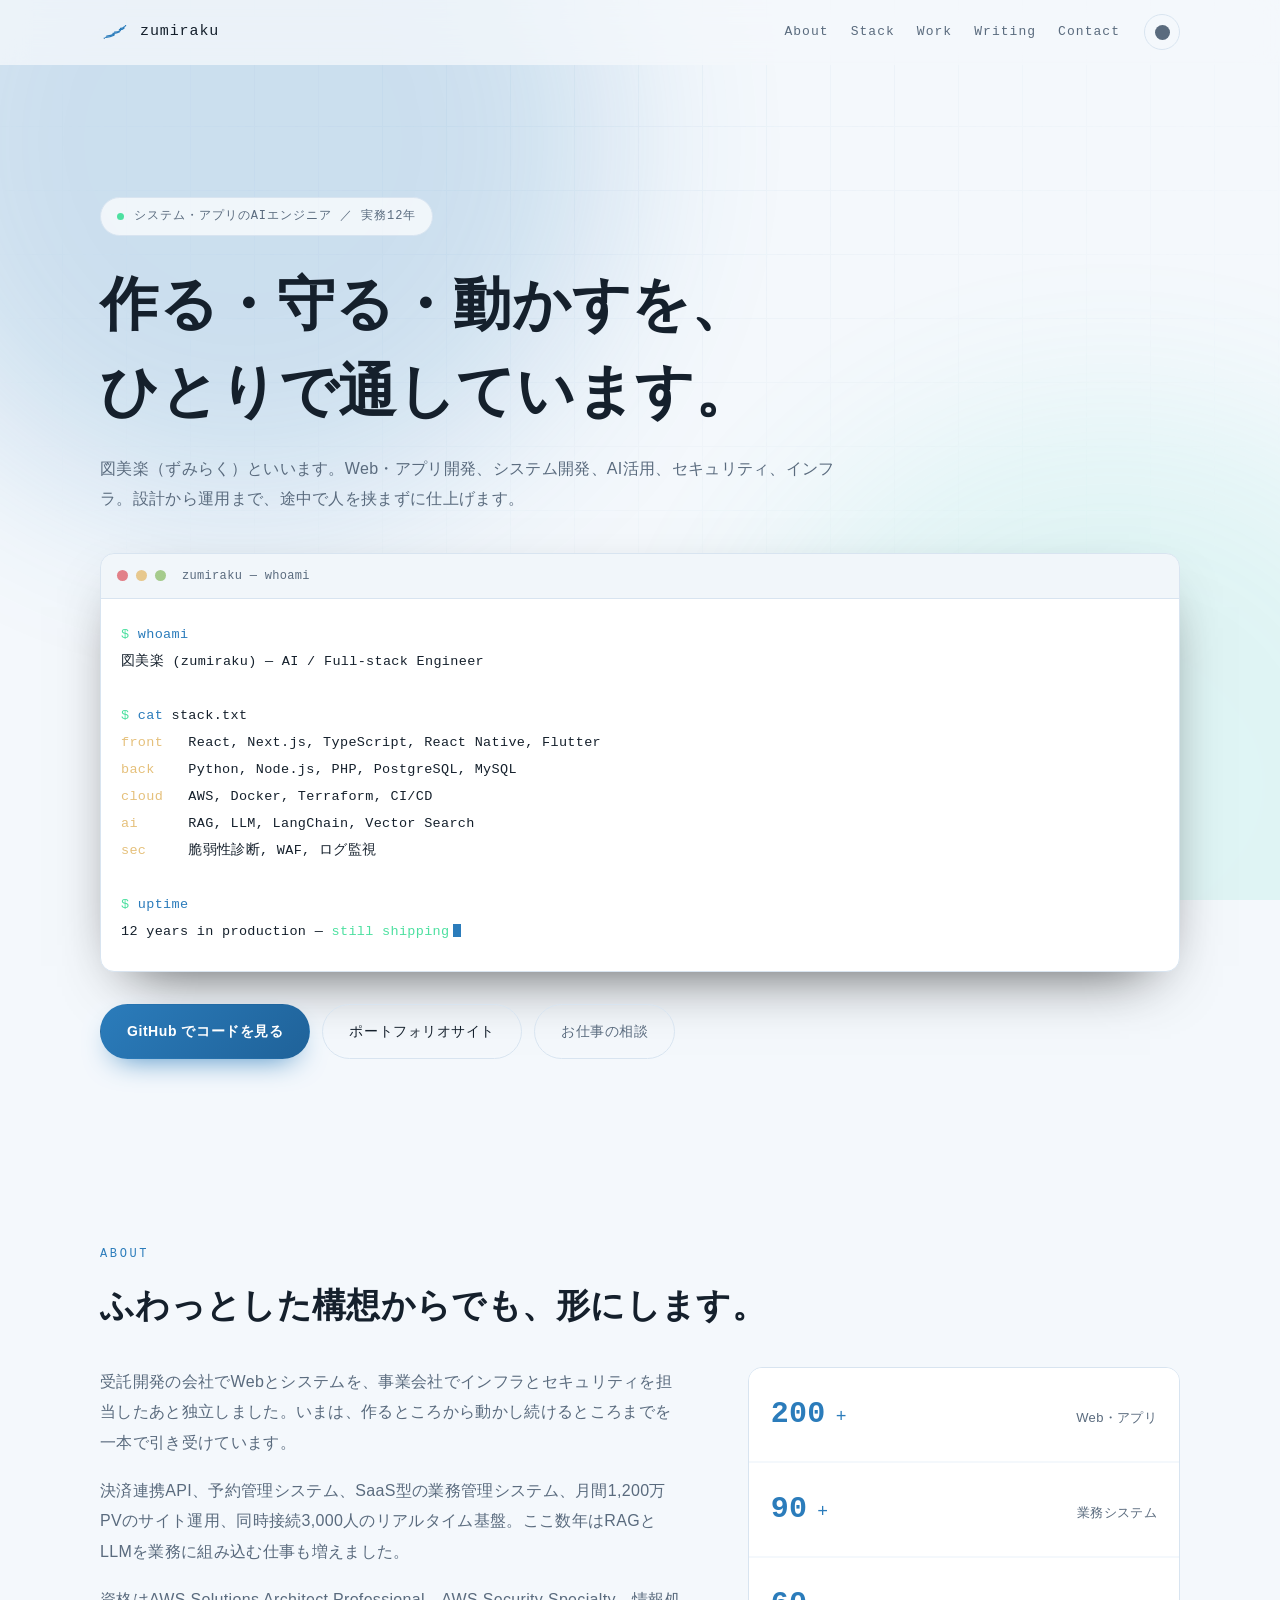
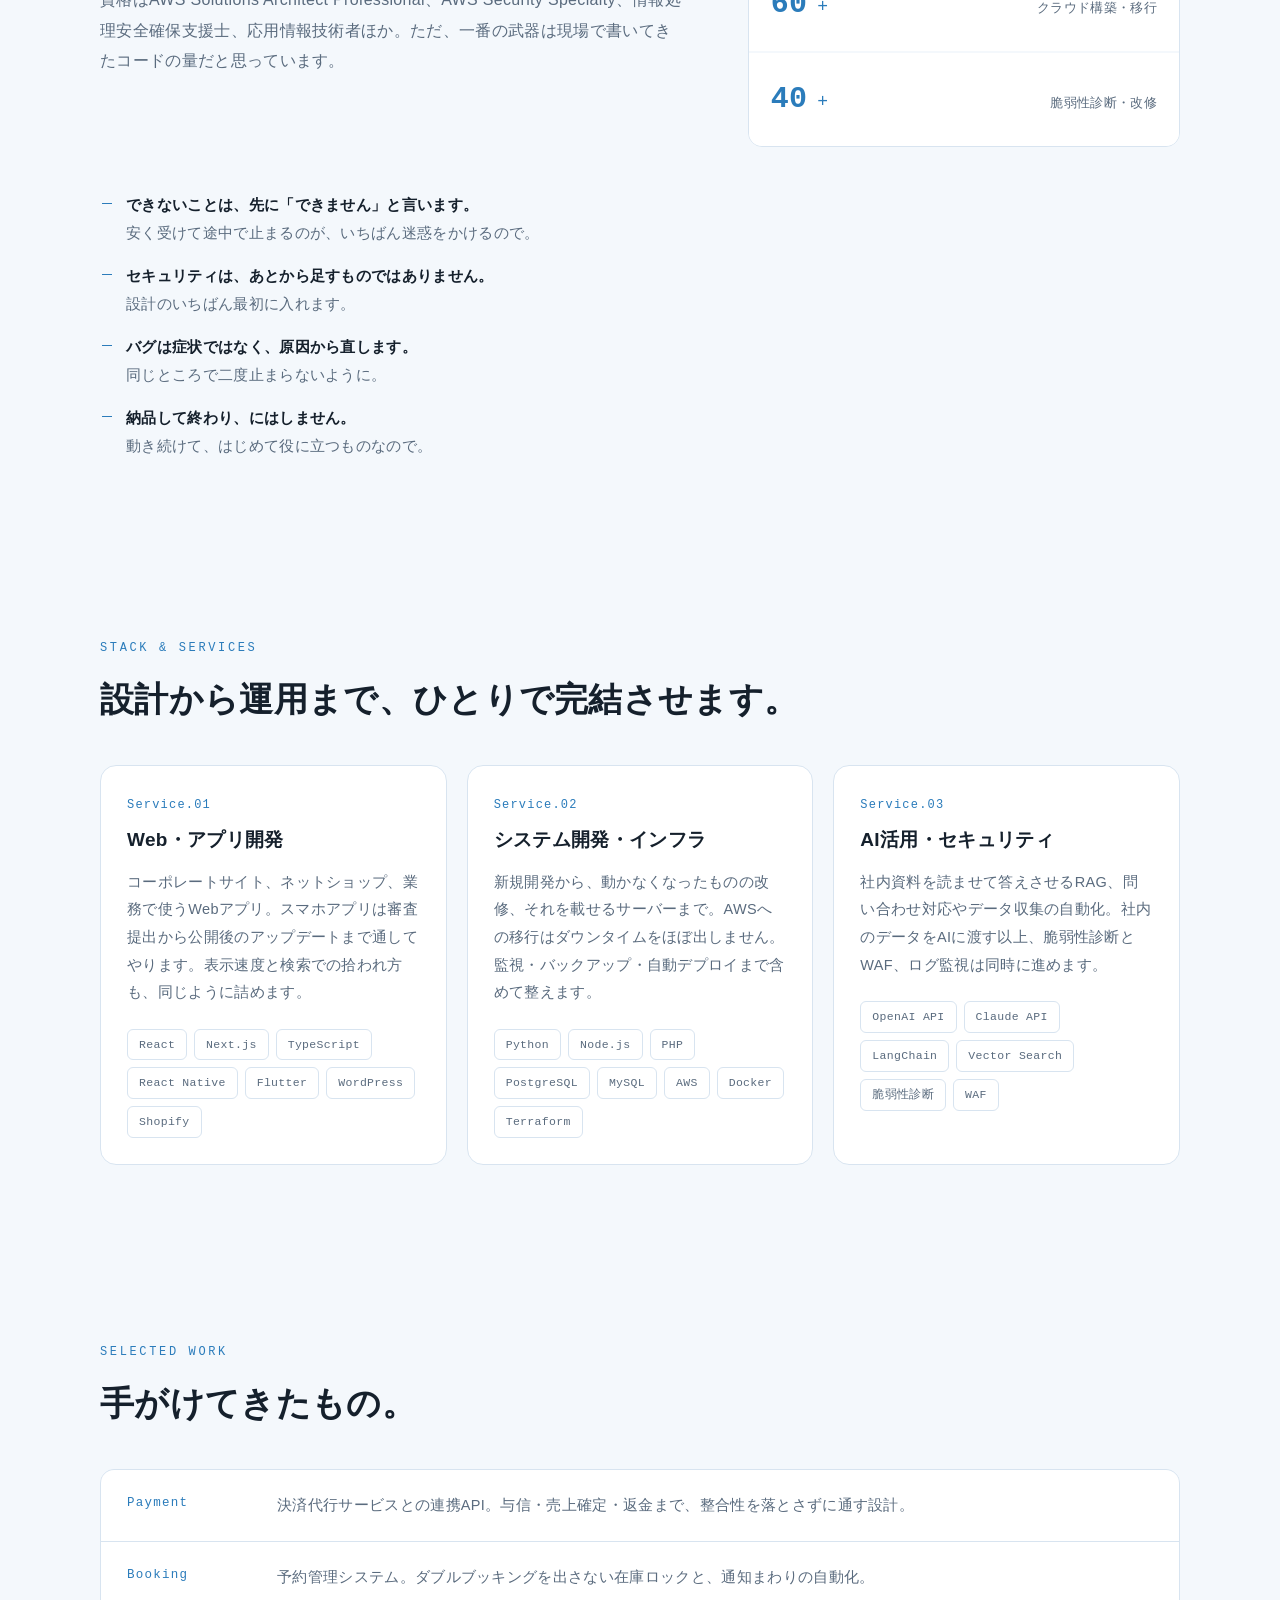
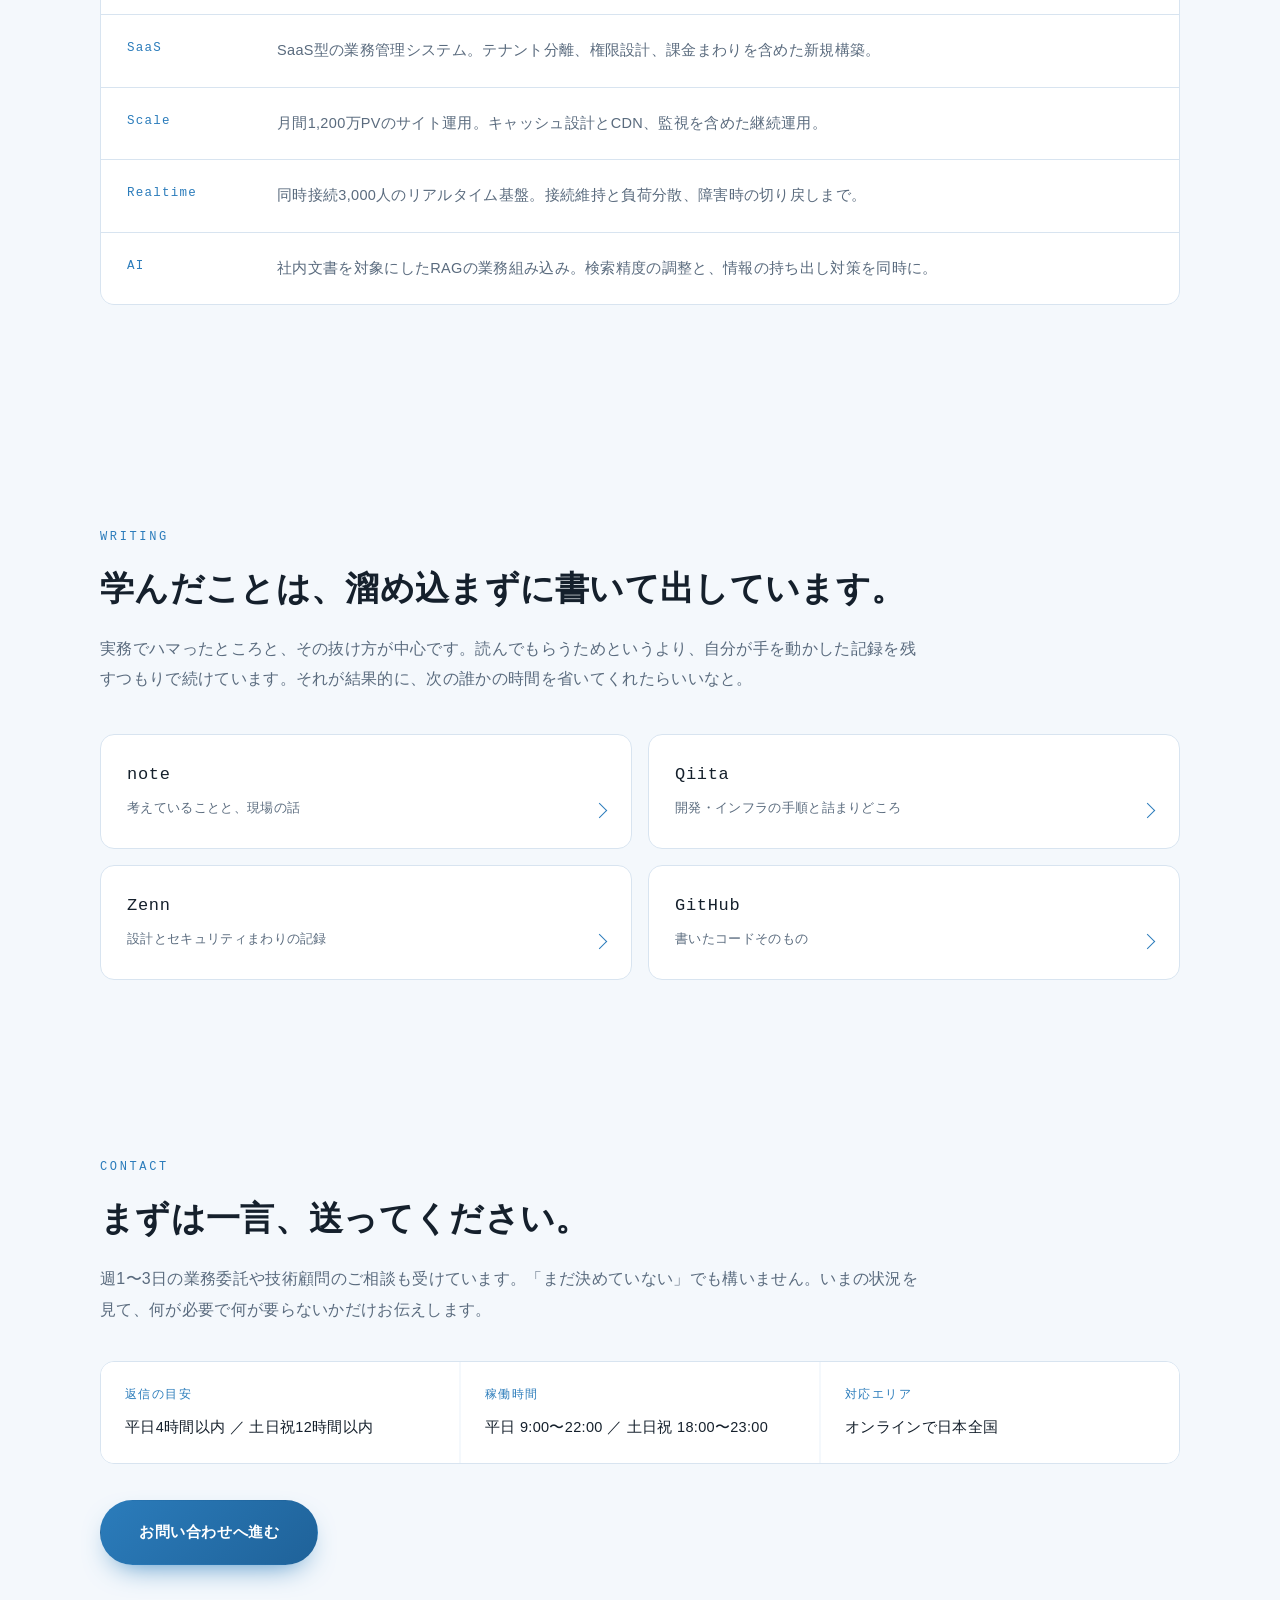
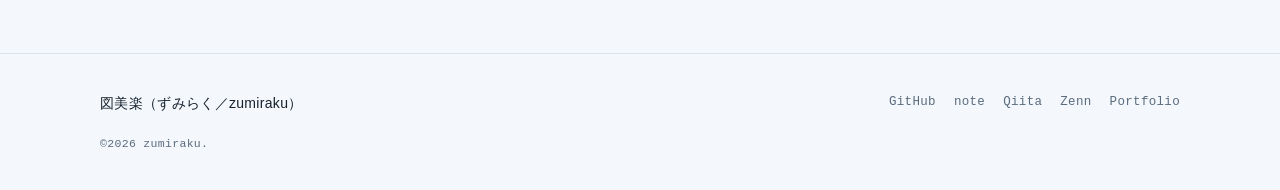
==== index.html @ ffe578d2 "個人サイトを作る ビルド不要の1枚もの。フレームワークも外部フォントも使わず、 配色の切り替え、出現アニメーション、件数のカウントアップだけを素のJSで。 OGP画像と404、robots、sitem" ====
<!doctype html>
<html lang="ja" data-theme="dark">
<head>
<meta charset="utf-8">
<meta name="viewport" content="width=device-width, initial-scale=1">
<title>図美楽（zumiraku）｜システム・アプリのAIエンジニア</title>
<meta name="description" content="Web・アプリ開発、システム開発、AI活用、セキュリティ、インフラ。設計から運用までひとりで通すAIエンジニア、図美楽（ずみらく）の開発者向けプロフィールです。実務12年。">
<link rel="canonical" href="https://zumiraku.github.io/">
<meta property="og:type" content="website">
<meta property="og:url" content="https://zumiraku.github.io/">
<meta property="og:title" content="図美楽（zumiraku）｜システム・アプリのAIエンジニア">
<meta property="og:description" content="作る・守る・動かすを、ひとりで通しています。実務12年のAIエンジニア。">
<meta property="og:image" content="https://zumiraku.github.io/assets/ogp.png">
<meta property="og:locale" content="ja_JP">
<meta name="twitter:card" content="summary_large_image">
<meta name="theme-color" content="#0b1016">
<link rel="icon" href="assets/favicon.svg" type="image/svg+xml">
<link rel="stylesheet" href="assets/style.css">
<script type="application/ld+json">
{"@context":"https://schema.org","@type":"Person","name":"図美楽","alternateName":"zumiraku","url":"https://zumiraku.github.io/","jobTitle":"AIエンジニア","description":"Web・アプリ開発、システム開発、AI活用、セキュリティ、インフラを設計から運用まで担当するエンジニア。実務12年。","knowsAbout":["React","Next.js","TypeScript","React Native","Flutter","Python","Node.js","AWS","Docker","Terraform","RAG","LLM","脆弱性診断"],"sameAs":["https://github.com/zumiraku","https://note.com/zumiraku","https://qiita.com/zumiraku","https://zenn.dev/zumiraku"]}
</script>
</head>
<body>
<a class="skip" href="#main">本文へスキップ</a>

<div class="bg" aria-hidden="true"><span class="bg__grid"></span><span class="bg__glow bg__glow--a"></span><span class="bg__glow bg__glow--b"></span></div>

<header class="head">
  <a class="head__mark" href="#top" aria-label="ページ先頭へ">
    <svg viewBox="0 0 512 512" aria-hidden="true"><g transform="translate(256,256) scale(0.315) rotate(-16) translate(-893,-300)"><g fill="none" stroke="currentColor" stroke-width="64" stroke-linecap="round"><path d="M326,437 Q558.5,507.5 791,456"/><path d="M397,391 Q612.0,443.5 827,402"/><path d="M765,339 Q952.5,401.0 1140,359"/><path d="M867,295 Q1032.5,346.5 1198,300"/><path d="M1157,240 Q1287.0,288.0 1417,236"/><path d="M1228,196 Q1345.5,228.5 1463,167"/></g><circle cx="246" cy="460" r="40" fill="currentColor"/><circle cx="1536" cy="130" r="40" fill="currentColor"/></g></svg>
    <span>zumiraku</span>
  </a>
  <nav class="head__nav" aria-label="セクション">
    <a href="#about">About</a>
    <a href="#stack">Stack</a>
    <a href="#work">Work</a>
    <a href="#writing">Writing</a>
    <a href="#contact">Contact</a>
  </nav>
  <button type="button" class="head__theme" id="themeBtn" aria-label="配色を切り替える"><span class="head__theme-i" aria-hidden="true"></span></button>
</header>

<main id="main">

  <section class="hero" id="top">
    <div class="wrap hero__in">
      <p class="hero__eyebrow"><span class="dot" aria-hidden="true"></span>システム・アプリのAIエンジニア ／ 実務12年</p>
      <h1 class="hero__ttl">作る・守る・動かすを、<br>ひとりで通しています。</h1>
      <p class="hero__lead">図美楽（ずみらく）といいます。Web・アプリ開発、システム開発、AI活用、セキュリティ、インフラ。設計から運用まで、途中で人を挟まずに仕上げます。</p>

      <div class="term" role="group" aria-label="プロフィール要約">
        <div class="term__bar"><span></span><span></span><span></span><p>zumiraku — whoami</p></div>
        <pre class="term__body"><code><span class="c-p">$</span> <span class="c-c">whoami</span>
図美楽 (zumiraku) — AI / Full-stack Engineer

<span class="c-p">$</span> <span class="c-c">cat</span> stack.txt
<span class="c-k">front</span>   React, Next.js, TypeScript, React Native, Flutter
<span class="c-k">back</span>    Python, Node.js, PHP, PostgreSQL, MySQL
<span class="c-k">cloud</span>   AWS, Docker, Terraform, CI/CD
<span class="c-k">ai</span>      RAG, LLM, LangChain, Vector Search
<span class="c-k">sec</span>     脆弱性診断, WAF, ログ監視

<span class="c-p">$</span> <span class="c-c">uptime</span>
12 years in production — <span class="c-s">still shipping</span><span class="cur" aria-hidden="true"></span></code></pre>
      </div>

      <div class="hero__btns">
        <a class="btn btn--main" href="https://github.com/zumiraku" target="_blank" rel="noopener">GitHub でコードを見る</a>
        <a class="btn" href="https://blacknyaa-site.vercel.app/" target="_blank" rel="noopener">ポートフォリオサイト</a>
        <a class="btn btn--ghost" href="#contact">お仕事の相談</a>
      </div>
    </div>
  </section>

  <section class="sec" id="about">
    <div class="wrap">
      <p class="sec__label">About</p>
      <h2 class="sec__ttl">ふわっとした構想からでも、形にします。</h2>
      <div class="about">
        <div class="about__txt">
          <p>受託開発の会社でWebとシステムを、事業会社でインフラとセキュリティを担当したあと独立しました。いまは、作るところから動かし続けるところまでを一本で引き受けています。</p>
          <p>決済連携API、予約管理システム、SaaS型の業務管理システム、月間1,200万PVのサイト運用、同時接続3,000人のリアルタイム基盤。ここ数年はRAGとLLMを業務に組み込む仕事も増えました。</p>
          <p>資格はAWS Solutions Architect Professional、AWS Security Specialty、情報処理安全確保支援士、応用情報技術者ほか。ただ、一番の武器は現場で書いてきたコードの量だと思っています。</p>
        </div>
        <ul class="nums" aria-label="これまでの実績">
          <li><span class="nums__n" data-count="200">0</span><span class="nums__p">+</span><span class="nums__l">Web・アプリ</span></li>
          <li><span class="nums__n" data-count="90">0</span><span class="nums__p">+</span><span class="nums__l">業務システム</span></li>
          <li><span class="nums__n" data-count="60">0</span><span class="nums__p">+</span><span class="nums__l">クラウド構築・移行</span></li>
          <li><span class="nums__n" data-count="40">0</span><span class="nums__p">+</span><span class="nums__l">脆弱性診断・改修</span></li>
        </ul>
      </div>
      <ul class="rules">
        <li><b>できないことは、先に「できません」と言います。</b>安く受けて途中で止まるのが、いちばん迷惑をかけるので。</li>
        <li><b>セキュリティは、あとから足すものではありません。</b>設計のいちばん最初に入れます。</li>
        <li><b>バグは症状ではなく、原因から直します。</b>同じところで二度止まらないように。</li>
        <li><b>納品して終わり、にはしません。</b>動き続けて、はじめて役に立つものなので。</li>
      </ul>
    </div>
  </section>

  <section class="sec" id="stack">
    <div class="wrap">
      <p class="sec__label">Stack &amp; Services</p>
      <h2 class="sec__ttl">設計から運用まで、ひとりで完結させます。</h2>
      <div class="cards">
        <article class="card">
          <p class="card__no">Service.01</p>
          <h3 class="card__ttl">Web・アプリ開発</h3>
          <p class="card__txt">コーポレートサイト、ネットショップ、業務で使うWebアプリ。スマホアプリは審査提出から公開後のアップデートまで通してやります。表示速度と検索での拾われ方も、同じように詰めます。</p>
          <ul class="tags"><li>React</li><li>Next.js</li><li>TypeScript</li><li>React Native</li><li>Flutter</li><li>WordPress</li><li>Shopify</li></ul>
        </article>
        <article class="card">
          <p class="card__no">Service.02</p>
          <h3 class="card__ttl">システム開発・インフラ</h3>
          <p class="card__txt">新規開発から、動かなくなったものの改修、それを載せるサーバーまで。AWSへの移行はダウンタイムをほぼ出しません。監視・バックアップ・自動デプロイまで含めて整えます。</p>
          <ul class="tags"><li>Python</li><li>Node.js</li><li>PHP</li><li>PostgreSQL</li><li>MySQL</li><li>AWS</li><li>Docker</li><li>Terraform</li></ul>
        </article>
        <article class="card">
          <p class="card__no">Service.03</p>
          <h3 class="card__ttl">AI活用・セキュリティ</h3>
          <p class="card__txt">社内資料を読ませて答えさせるRAG、問い合わせ対応やデータ収集の自動化。社内のデータをAIに渡す以上、脆弱性診断とWAF、ログ監視は同時に進めます。</p>
          <ul class="tags"><li>OpenAI API</li><li>Claude API</li><li>LangChain</li><li>Vector Search</li><li>脆弱性診断</li><li>WAF</li></ul>
        </article>
      </div>
    </div>
  </section>

  <section class="sec" id="work">
    <div class="wrap">
      <p class="sec__label">Selected Work</p>
      <h2 class="sec__ttl">手がけてきたもの。</h2>
      <ul class="work">
        <li><span class="work__k">Payment</span><p>決済代行サービスとの連携API。与信・売上確定・返金まで、整合性を落とさずに通す設計。</p></li>
        <li><span class="work__k">Booking</span><p>予約管理システム。ダブルブッキングを出さない在庫ロックと、通知まわりの自動化。</p></li>
        <li><span class="work__k">SaaS</span><p>SaaS型の業務管理システム。テナント分離、権限設計、課金まわりを含めた新規構築。</p></li>
        <li><span class="work__k">Scale</span><p>月間1,200万PVのサイト運用。キャッシュ設計とCDN、監視を含めた継続運用。</p></li>
        <li><span class="work__k">Realtime</span><p>同時接続3,000人のリアルタイム基盤。接続維持と負荷分散、障害時の切り戻しまで。</p></li>
        <li><span class="work__k">AI</span><p>社内文書を対象にしたRAGの業務組み込み。検索精度の調整と、情報の持ち出し対策を同時に。</p></li>
      </ul>
      <p class="note">※ 守秘のため、案件名とスクリーンショットは伏せています。コードの書き方は <a href="https://github.com/zumiraku" target="_blank" rel="noopener">GitHub</a> を、動くものは <a href="https://blacknyaa-site.vercel.app/" target="_blank" rel="noopener">ポートフォリオサイト</a> をご覧ください。</p>
    </div>
  </section>

  <section class="sec" id="writing">
    <div class="wrap">
      <p class="sec__label">Writing</p>
      <h2 class="sec__ttl">学んだことは、溜め込まずに書いて出しています。</h2>
      <p class="sec__lead">実務でハマったところと、その抜け方が中心です。読んでもらうためというより、自分が手を動かした記録を残すつもりで続けています。それが結果的に、次の誰かの時間を省いてくれたらいいなと。</p>
      <div class="links">
        <a class="link" href="https://note.com/zumiraku" target="_blank" rel="noopener"><span class="link__n">note</span><span class="link__t">考えていることと、現場の話</span><span class="link__a" aria-hidden="true"></span></a>
        <a class="link" href="https://qiita.com/zumiraku" target="_blank" rel="noopener"><span class="link__n">Qiita</span><span class="link__t">開発・インフラの手順と詰まりどころ</span><span class="link__a" aria-hidden="true"></span></a>
        <a class="link" href="https://zenn.dev/zumiraku" target="_blank" rel="noopener"><span class="link__n">Zenn</span><span class="link__t">設計とセキュリティまわりの記録</span><span class="link__a" aria-hidden="true"></span></a>
        <a class="link" href="https://github.com/zumiraku" target="_blank" rel="noopener"><span class="link__n">GitHub</span><span class="link__t">書いたコードそのもの</span><span class="link__a" aria-hidden="true"></span></a>
      </div>
    </div>
  </section>

  <section class="sec sec--cta" id="contact">
    <div class="wrap">
      <p class="sec__label">Contact</p>
      <h2 class="sec__ttl">まずは一言、送ってください。</h2>
      <p class="sec__lead">週1〜3日の業務委託や技術顧問のご相談も受けています。「まだ決めていない」でも構いません。いまの状況を見て、何が必要で何が要らないかだけお伝えします。</p>
      <dl class="facts">
        <div><dt>返信の目安</dt><dd>平日4時間以内 ／ 土日祝12時間以内</dd></div>
        <div><dt>稼働時間</dt><dd>平日 9:00〜22:00 ／ 土日祝 18:00〜23:00</dd></div>
        <div><dt>対応エリア</dt><dd>オンラインで日本全国</dd></div>
      </dl>
      <a class="btn btn--main btn--lg" href="https://blacknyaa-site.vercel.app/contact/" target="_blank" rel="noopener">お問い合わせへ進む</a>
    </div>
  </section>

</main>

<footer class="foot">
  <div class="wrap foot__in">
    <p class="foot__name">図美楽（ずみらく／zumiraku）</p>
    <nav class="foot__nav" aria-label="外部リンク">
      <a href="https://github.com/zumiraku" target="_blank" rel="noopener">GitHub</a>
      <a href="https://note.com/zumiraku" target="_blank" rel="noopener">note</a>
      <a href="https://qiita.com/zumiraku" target="_blank" rel="noopener">Qiita</a>
      <a href="https://zenn.dev/zumiraku" target="_blank" rel="noopener">Zenn</a>
      <a href="https://blacknyaa-site.vercel.app/" target="_blank" rel="noopener">Portfolio</a>
    </nav>
    <p class="foot__c">&copy;2026 zumiraku.</p>
  </div>
</footer>

<script src="assets/app.js" defer></script>
</body>
</html>
---- assets/style.css ----
:root {
  --bg: #0b1016;
  --bg-2: #111923;
  --line: #1e2b3a;
  --txt: #dde6f0;
  --txt-dim: #8da0b6;
  --accent: #64afdd;
  --accent-2: #3d8fc4;
  --mono: ui-monospace, SFMono-Regular, Menlo, Consolas, "Noto Sans Mono", monospace;
  --jp: -apple-system, BlinkMacSystemFont, "Hiragino Sans", "Noto Sans JP", "Yu Gothic UI", sans-serif;
  --wrap: 1080px;
  --ease: cubic-bezier(.2, .7, .3, 1);
}

:root[data-theme="light"] {
  --bg: #f4f8fc;
  --bg-2: #ffffff;
  --line: #d8e4f0;
  --txt: #15202c;
  --txt-dim: #5a6b7e;
  --accent: #2b7cbb;
  --accent-2: #1f6299;
}

* { box-sizing: border-box; }

html {
  scroll-behavior: smooth;
  scrollbar-width: none;
}

::-webkit-scrollbar { width: 0; height: 0; }

body {
  margin: 0;
  background: var(--bg);
  color: var(--txt);
  font-family: var(--jp);
  font-size: 16px;
  line-height: 1.9;
  letter-spacing: .02em;
  -webkit-font-smoothing: antialiased;
  overflow-x: hidden;
}

a { color: inherit; }

h1, h2, h3 { line-height: 1.5; margin: 0; font-weight: 700; }

p { margin: 0; }

ul, dl, dd { margin: 0; padding: 0; list-style: none; }

.wrap { width: min(100% - 48px, var(--wrap)); margin-inline: auto; }

.skip {
  position: fixed;
  top: -60px;
  left: 16px;
  z-index: 100;
  padding: 10px 18px;
  border-radius: 0 0 10px 10px;
  background: var(--accent);
  color: #06121d;
  text-decoration: none;
  transition: top .2s var(--ease);
}

.skip:focus { top: 0; }

:focus-visible { outline: 2px solid var(--accent); outline-offset: 3px; }

/* 背景 */
.bg { position: fixed; inset: 0; z-index: -1; overflow: hidden; }

.bg__grid {
  position: absolute;
  inset: -2px;
  background-image:
    linear-gradient(var(--line) 1px, transparent 1px),
    linear-gradient(90deg, var(--line) 1px, transparent 1px);
  background-size: 64px 64px;
  opacity: .35;
  mask-image: radial-gradient(circle at 50% 10%, #000 0%, transparent 72%);
}

.bg__glow {
  position: absolute;
  width: 58vw;
  height: 58vw;
  border-radius: 50%;
  filter: blur(90px);
  opacity: .2;
}

.bg__glow--a { top: -18vw; left: -10vw; background: var(--accent); animation: drift 24s var(--ease) infinite alternate; }
.bg__glow--b { top: 46vh; right: -16vw; background: #4de0c0; opacity: .12; animation: drift 31s var(--ease) infinite alternate-reverse; }

@keyframes drift {
  to { transform: translate3d(6vw, 8vh, 0) scale(1.15); }
}

/* ヘッダー */
.head {
  position: sticky;
  top: 0;
  z-index: 50;
  display: flex;
  align-items: center;
  gap: 24px;
  padding: 14px max(24px, calc((100vw - var(--wrap)) / 2));
  background: color-mix(in srgb, var(--bg) 78%, transparent);
  backdrop-filter: blur(14px);
  border-bottom: 1px solid transparent;
  transition: border-color .3s var(--ease);
}

.head.is-stuck { border-bottom-color: var(--line); }

.head__mark {
  display: inline-flex;
  align-items: center;
  gap: 10px;
  color: var(--accent);
  font-family: var(--mono);
  font-size: 15px;
  letter-spacing: .06em;
  text-decoration: none;
}

.head__mark svg { width: 30px; height: 30px; }
.head__mark span { color: var(--txt); }

.head__nav { display: flex; gap: 22px; margin-left: auto; font-family: var(--mono); font-size: 13px; letter-spacing: .08em; }

.head__nav a {
  position: relative;
  color: var(--txt-dim);
  text-decoration: none;
  transition: color .25s var(--ease);
}

.head__nav a::after {
  content: "";
  position: absolute;
  left: 0;
  bottom: -5px;
  width: 100%;
  height: 1px;
  background: var(--accent);
  transform: scaleX(0);
  transform-origin: left;
  transition: transform .3s var(--ease);
}

.head__nav a:hover, .head__nav a.is-on { color: var(--txt); }
.head__nav a:hover::after, .head__nav a.is-on::after { transform: scaleX(1); }

.head__theme {
  display: grid;
  place-items: center;
  width: 36px;
  height: 36px;
  padding: 0;
  border: 1px solid var(--line);
  border-radius: 50%;
  background: transparent;
  color: var(--txt-dim);
  cursor: pointer;
  transition: color .25s var(--ease), border-color .25s var(--ease);
}

.head__theme:hover { color: var(--accent); border-color: var(--accent); }

.head__theme-i {
  width: 15px;
  height: 15px;
  border-radius: 50%;
  background: currentColor;
  box-shadow: inset -5px -3px 0 0 var(--bg);
  transition: box-shadow .3s var(--ease);
}

:root[data-theme="light"] .head__theme-i { box-shadow: inset 0 0 0 0 var(--bg); }

/* ヒーロー */
.hero { padding: clamp(64px, 11vw, 132px) 0 clamp(56px, 8vw, 96px); }

.hero__eyebrow {
  display: inline-flex;
  align-items: center;
  gap: 10px;
  padding: 7px 16px;
  border: 1px solid var(--line);
  border-radius: 999px;
  background: color-mix(in srgb, var(--bg-2) 70%, transparent);
  color: var(--txt-dim);
  font-family: var(--mono);
  font-size: 12px;
  letter-spacing: .08em;
}

.dot {
  width: 7px;
  height: 7px;
  border-radius: 50%;
  background: #4de0a0;
  box-shadow: 0 0 0 0 rgba(77, 224, 160, .6);
  animation: pulse 2.4s infinite;
}

@keyframes pulse {
  70% { box-shadow: 0 0 0 9px rgba(77, 224, 160, 0); }
  100% { box-shadow: 0 0 0 0 rgba(77, 224, 160, 0); }
}

.hero__ttl {
  margin: 24px 0 0;
  font-size: clamp(30px, 6vw, 58px);
  letter-spacing: .01em;
}

.hero__lead { margin-top: 20px; max-width: 46em; color: var(--txt-dim); }

.hero__btns { display: flex; flex-wrap: wrap; gap: 12px; margin-top: 32px; }

/* ターミナル */
.term {
  margin-top: 38px;
  border: 1px solid var(--line);
  border-radius: 14px;
  background: var(--bg-2);
  box-shadow: 0 24px 60px -30px rgba(0, 0, 0, .8);
  overflow: hidden;
}

.term__bar {
  display: flex;
  align-items: center;
  gap: 8px;
  padding: 11px 16px;
  border-bottom: 1px solid var(--line);
  background: color-mix(in srgb, var(--line) 35%, transparent);
}

.term__bar span { width: 11px; height: 11px; border-radius: 50%; background: var(--txt-dim); opacity: .5; }
.term__bar span:first-child { background: #e06c75; opacity: .85; }
.term__bar span:nth-child(2) { background: #e5c07b; opacity: .85; }
.term__bar span:nth-child(3) { background: #98c379; opacity: .85; }
.term__bar p { margin-left: 8px; color: var(--txt-dim); font-family: var(--mono); font-size: 12px; }

.term__body {
  margin: 0;
  padding: 22px 20px 26px;
  overflow-x: auto;
  color: var(--txt);
  font-family: var(--mono);
  font-size: clamp(12px, 1.6vw, 13.5px);
  line-height: 2;
}

.c-p { color: #4de0a0; }
.c-c { color: var(--accent); }
.c-k { color: #e5c07b; }
.c-s { color: #4de0a0; }

.cur {
  display: inline-block;
  width: 8px;
  height: 1em;
  margin-left: 4px;
  background: var(--accent);
  vertical-align: -2px;
  animation: blink 1.1s steps(1) infinite;
}

@keyframes blink { 50% { opacity: 0; } }

/* ボタン */
.btn {
  display: inline-flex;
  align-items: center;
  gap: 10px;
  padding: 13px 26px;
  border: 1px solid var(--line);
  border-radius: 999px;
  color: var(--txt);
  font-size: 14px;
  letter-spacing: .04em;
  text-decoration: none;
  transition: transform .25s var(--ease), border-color .25s var(--ease), background-color .25s var(--ease);
}

.btn:hover { transform: translateY(-2px); border-color: var(--accent); }

.btn--main {
  border-color: transparent;
  background: linear-gradient(135deg, var(--accent) 0%, var(--accent-2) 100%);
  color: #06121d;
  font-weight: 700;
  box-shadow: 0 12px 30px -14px var(--accent);
}

.btn--main:hover { box-shadow: 0 18px 36px -14px var(--accent); }

:root[data-theme="light"] .btn--main { color: #fff; }
:root[data-theme="light"] .skip { color: #fff; }

.btn--ghost { color: var(--txt-dim); }

.btn--lg { margin-top: 36px; padding: 17px 38px; font-size: 15px; }

/* セクション共通 */
.sec { padding: clamp(56px, 7vw, 88px) 0; }

.sec__label {
  color: var(--accent);
  font-family: var(--mono);
  font-size: 12px;
  letter-spacing: .22em;
  text-transform: uppercase;
}

.sec__ttl { margin-top: 14px; font-size: clamp(23px, 3.6vw, 34px); }

.sec__lead { margin-top: 20px; max-width: 52em; color: var(--txt-dim); }

/* About */
.about { display: grid; grid-template-columns: 1.35fr 1fr; gap: clamp(32px, 5vw, 64px); margin-top: 36px; }

.about__txt p + p { margin-top: 18px; }
.about__txt p { color: var(--txt-dim); }

.nums { display: grid; gap: 2px; align-content: start; border: 1px solid var(--line); border-radius: 14px; overflow: hidden; }

.nums li {
  display: grid;
  grid-template-columns: auto auto 1fr;
  align-items: baseline;
  gap: 2px 10px;
  padding: 18px 22px;
  background: var(--bg-2);
}

.nums__n { font-family: var(--mono); font-size: 30px; font-weight: 700; color: var(--accent); font-variant-numeric: tabular-nums; }
.nums__p { font-family: var(--mono); font-size: 18px; color: var(--accent); }
.nums__l { color: var(--txt-dim); font-size: 13px; text-align: right; }

.rules { display: grid; gap: 14px; margin-top: 44px; }

.rules li {
  position: relative;
  padding-left: 26px;
  color: var(--txt-dim);
  font-size: 15px;
}

.rules b { display: block; color: var(--txt); font-weight: 700; }

.rules li::before {
  content: "";
  position: absolute;
  left: 2px;
  top: .82em;
  width: 10px;
  height: 1px;
  background: var(--accent);
}

/* カード */
.cards { display: grid; grid-template-columns: repeat(3, 1fr); gap: 20px; margin-top: 40px; }

.card {
  display: flex;
  flex-direction: column;
  padding: 28px 26px 26px;
  border: 1px solid var(--line);
  border-radius: 16px;
  background: var(--bg-2);
  transition: transform .3s var(--ease), border-color .3s var(--ease);
}

.card:hover { transform: translateY(-4px); border-color: var(--accent); }

.card__no { color: var(--accent); font-family: var(--mono); font-size: 12px; letter-spacing: .1em; }
.card__ttl { margin-top: 10px; font-size: 19px; }
.card__txt { margin-top: 14px; color: var(--txt-dim); font-size: 14.5px; }

.tags { display: flex; flex-wrap: wrap; gap: 7px; margin-top: 22px; }

.tags li {
  padding: 4px 11px;
  border: 1px solid var(--line);
  border-radius: 6px;
  color: var(--txt-dim);
  font-family: var(--mono);
  font-size: 11.5px;
}

/* Work */
.work { display: grid; gap: 1px; margin-top: 40px; border: 1px solid var(--line); border-radius: 14px; overflow: hidden; background: var(--line); }

.work li {
  display: grid;
  grid-template-columns: 130px 1fr;
  gap: 20px;
  padding: 22px 26px;
  background: var(--bg-2);
  transition: background-color .25s var(--ease);
}

.work li:hover { background: color-mix(in srgb, var(--accent) 7%, var(--bg-2)); }

.work__k { color: var(--accent); font-family: var(--mono); font-size: 12.5px; letter-spacing: .1em; }
.work p { color: var(--txt-dim); font-size: 14.5px; }

.note { margin-top: 20px; color: var(--txt-dim); font-size: 13px; }
.note a { color: var(--accent); }

/* リンク */
.links { display: grid; grid-template-columns: repeat(2, 1fr); gap: 16px; margin-top: 40px; }

.link {
  display: grid;
  grid-template-columns: 1fr auto;
  align-items: center;
  gap: 4px 16px;
  padding: 24px 26px;
  border: 1px solid var(--line);
  border-radius: 14px;
  background: var(--bg-2);
  text-decoration: none;
  transition: transform .3s var(--ease), border-color .3s var(--ease);
}

.link:hover { transform: translateY(-3px); border-color: var(--accent); }

.link__n { font-family: var(--mono); font-size: 17px; letter-spacing: .04em; }
.link__t { grid-column: 1; color: var(--txt-dim); font-size: 13px; }

.link__a {
  grid-row: span 2;
  width: 11px;
  height: 11px;
  border-top: 1.5px solid var(--accent);
  border-right: 1.5px solid var(--accent);
  transform: rotate(45deg);
  transition: transform .3s var(--ease);
}

.link:hover .link__a { transform: rotate(45deg) translate(3px, -3px); }

/* Contact */
.sec--cta { position: relative; }

.facts { display: grid; grid-template-columns: repeat(3, 1fr); gap: 2px; margin-top: 36px; border: 1px solid var(--line); border-radius: 14px; overflow: hidden; }

.facts > div { padding: 22px 24px; background: var(--bg-2); }
.facts dt { color: var(--accent); font-family: var(--mono); font-size: 11.5px; letter-spacing: .12em; }
.facts dd { margin-top: 8px; font-size: 14.5px; }

/* フッター */
.foot { border-top: 1px solid var(--line); padding: 36px 0; }

.foot__in { display: flex; flex-wrap: wrap; align-items: center; gap: 16px 28px; }

.foot__name { font-size: 14px; }
.foot__nav { display: flex; flex-wrap: wrap; gap: 18px; margin-left: auto; font-family: var(--mono); font-size: 12.5px; }
.foot__nav a { color: var(--txt-dim); text-decoration: none; transition: color .25s var(--ease); }
.foot__nav a:hover { color: var(--accent); }
.foot__c { width: 100%; color: var(--txt-dim); font-family: var(--mono); font-size: 11.5px; }

/* 出現 */
.rv { opacity: 0; transform: translateY(18px); transition: opacity .7s var(--ease), transform .7s var(--ease); }
.rv.is-in { opacity: 1; transform: none; }

@media (max-width: 900px) {
  .about { grid-template-columns: 1fr; }
  .cards { grid-template-columns: 1fr; }
  .facts { grid-template-columns: 1fr; }
}

@media (max-width: 680px) {
  body { font-size: 15px; }
  .wrap { width: calc(100% - 32px); }
  .head { gap: 12px; padding-inline: 16px; }
  .head__nav { display: none; }
  .links { grid-template-columns: 1fr; }
  .work li { grid-template-columns: 1fr; gap: 6px; }
  .nums li { padding: 15px 18px; }
  .nums__n { font-size: 25px; }
  .btn { padding: 12px 20px; font-size: 13.5px; }
}

@media (prefers-reduced-motion: reduce) {
  html { scroll-behavior: auto; }
  *, *::before, *::after { animation-duration: .001ms !important; animation-iteration-count: 1 !important; transition-duration: .001ms !important; }
  .rv { opacity: 1; transform: none; }
}
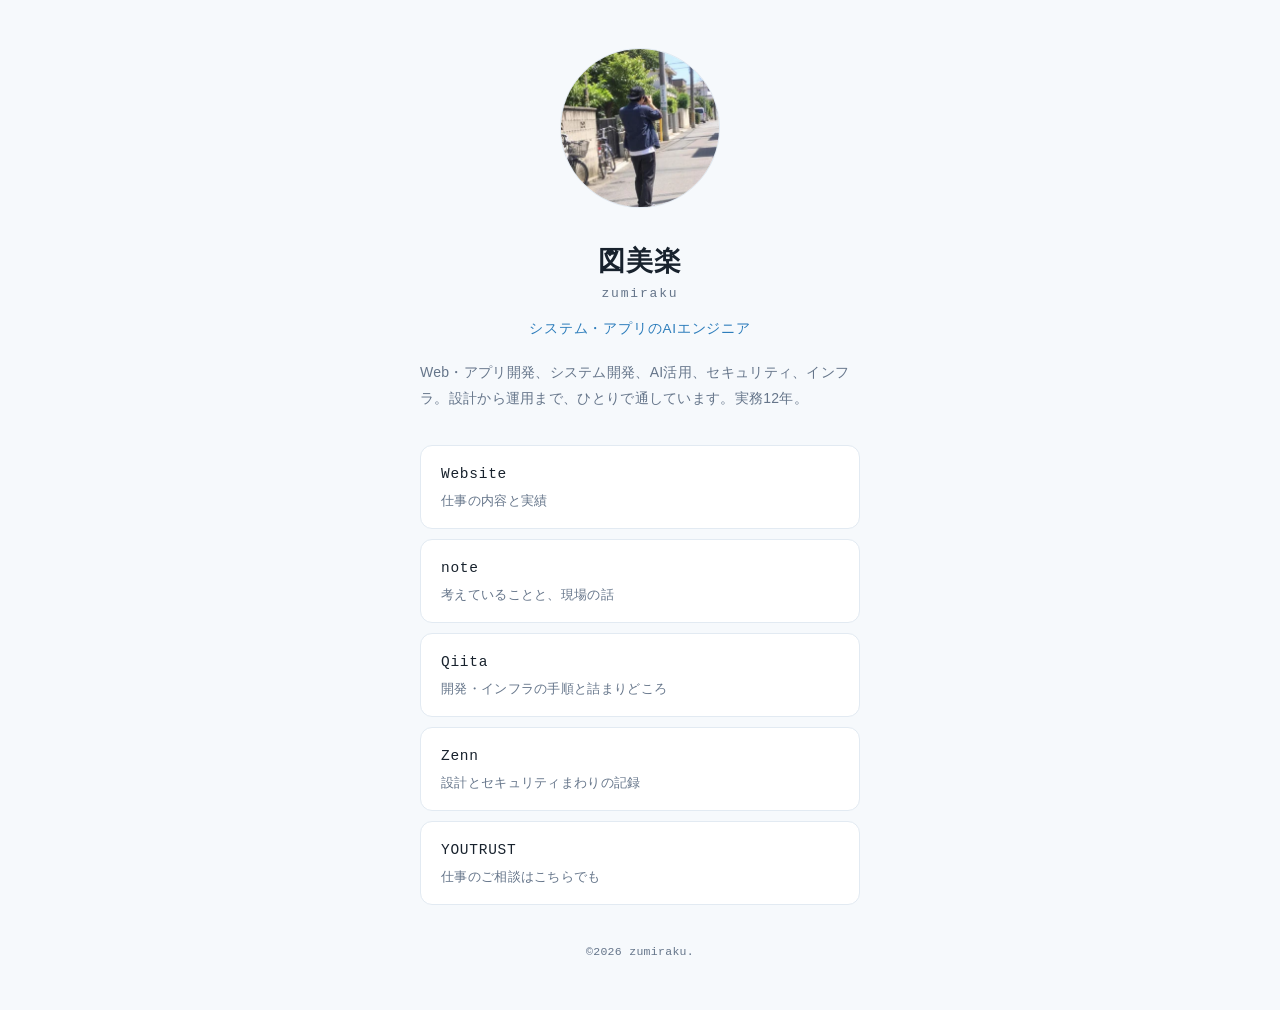
==== commit 2c30d899: "プロフィールだけの1枚に作り直す アバター、短い自己紹介、各サイトへのリンクのみ。 JavaScriptは使わず、HTMLとCSSだけにした。" ====
--- a/index.html
+++ b/index.html
@@ -1,190 +1,58 @@
 <!doctype html>
-<html lang="ja" data-theme="dark">
+<html lang="ja">
 <head>
 <meta charset="utf-8">
 <meta name="viewport" content="width=device-width, initial-scale=1">
-<title>図美楽（zumiraku）｜システム・アプリのAIエンジニア</title>
-<meta name="description" content="Web・アプリ開発、システム開発、AI活用、セキュリティ、インフラ。設計から運用までひとりで通すAIエンジニア、図美楽（ずみらく）の開発者向けプロフィールです。実務12年。">
+<title>図美楽（zumiraku）</title>
+<meta name="description" content="図美楽（ずみらく）。システム・アプリのAIエンジニア。Web・アプリ開発、システム開発、AI活用、セキュリティ、インフラを設計から運用まで。">
 <link rel="canonical" href="https://zumiraku.github.io/">
 <meta property="og:type" content="website">
 <meta property="og:url" content="https://zumiraku.github.io/">
-<meta property="og:title" content="図美楽（zumiraku）｜システム・アプリのAIエンジニア">
-<meta property="og:description" content="作る・守る・動かすを、ひとりで通しています。実務12年のAIエンジニア。">
+<meta property="og:title" content="図美楽（zumiraku）">
+<meta property="og:description" content="システム・アプリのAIエンジニア。作る・守る・動かすを、ひとりで通しています。">
 <meta property="og:image" content="https://zumiraku.github.io/assets/ogp.png">
 <meta property="og:locale" content="ja_JP">
 <meta name="twitter:card" content="summary_large_image">
-<meta name="theme-color" content="#0b1016">
+<meta name="theme-color" content="#0f1419">
 <link rel="icon" href="assets/favicon.svg" type="image/svg+xml">
 <link rel="stylesheet" href="assets/style.css">
 <script type="application/ld+json">
-{"@context":"https://schema.org","@type":"Person","name":"図美楽","alternateName":"zumiraku","url":"https://zumiraku.github.io/","jobTitle":"AIエンジニア","description":"Web・アプリ開発、システム開発、AI活用、セキュリティ、インフラを設計から運用まで担当するエンジニア。実務12年。","knowsAbout":["React","Next.js","TypeScript","React Native","Flutter","Python","Node.js","AWS","Docker","Terraform","RAG","LLM","脆弱性診断"],"sameAs":["https://github.com/zumiraku","https://note.com/zumiraku","https://qiita.com/zumiraku","https://zenn.dev/zumiraku"]}
+{"@context":"https://schema.org","@type":"Person","name":"図美楽","alternateName":"zumiraku","url":"https://zumiraku.github.io/","image":"https://zumiraku.github.io/assets/avatar.webp","jobTitle":"AIエンジニア","sameAs":["https://blacknyaa-site.vercel.app/","https://note.com/zumiraku","https://qiita.com/zumiraku","https://zenn.dev/zumiraku","https://youtrust.jp/users/zumiraku","https://github.com/zumiraku"]}
 </script>
 </head>
 <body>
-<a class="skip" href="#main">本文へスキップ</a>
 
-<div class="bg" aria-hidden="true"><span class="bg__grid"></span><span class="bg__glow bg__glow--a"></span><span class="bg__glow bg__glow--b"></span></div>
+<main class="card">
 
-<header class="head">
-  <a class="head__mark" href="#top" aria-label="ページ先頭へ">
-    <svg viewBox="0 0 512 512" aria-hidden="true"><g transform="translate(256,256) scale(0.315) rotate(-16) translate(-893,-300)"><g fill="none" stroke="currentColor" stroke-width="64" stroke-linecap="round"><path d="M326,437 Q558.5,507.5 791,456"/><path d="M397,391 Q612.0,443.5 827,402"/><path d="M765,339 Q952.5,401.0 1140,359"/><path d="M867,295 Q1032.5,346.5 1198,300"/><path d="M1157,240 Q1287.0,288.0 1417,236"/><path d="M1228,196 Q1345.5,228.5 1463,167"/></g><circle cx="246" cy="460" r="40" fill="currentColor"/><circle cx="1536" cy="130" r="40" fill="currentColor"/></g></svg>
-    <span>zumiraku</span>
-  </a>
-  <nav class="head__nav" aria-label="セクション">
-    <a href="#about">About</a>
-    <a href="#stack">Stack</a>
-    <a href="#work">Work</a>
-    <a href="#writing">Writing</a>
-    <a href="#contact">Contact</a>
+  <img class="avatar" src="assets/avatar.webp" width="160" height="160" alt="図美楽のプロフィール画像" fetchpriority="high">
+
+  <h1 class="name">図美楽<span class="name__en">zumiraku</span></h1>
+
+  <p class="role">システム・アプリのAIエンジニア</p>
+
+  <p class="bio">Web・アプリ開発、システム開発、AI活用、セキュリティ、インフラ。設計から運用まで、ひとりで通しています。実務12年。</p>
+
+  <nav class="links" aria-label="リンク">
+    <a href="https://blacknyaa-site.vercel.app/" target="_blank" rel="noopener">
+      <span class="links__n">Website</span><span class="links__t">仕事の内容と実績</span>
+    </a>
+    <a href="https://note.com/zumiraku" target="_blank" rel="noopener">
+      <span class="links__n">note</span><span class="links__t">考えていることと、現場の話</span>
+    </a>
+    <a href="https://qiita.com/zumiraku" target="_blank" rel="noopener">
+      <span class="links__n">Qiita</span><span class="links__t">開発・インフラの手順と詰まりどころ</span>
+    </a>
+    <a href="https://zenn.dev/zumiraku" target="_blank" rel="noopener">
+      <span class="links__n">Zenn</span><span class="links__t">設計とセキュリティまわりの記録</span>
+    </a>
+    <a href="https://youtrust.jp/users/zumiraku" target="_blank" rel="noopener">
+      <span class="links__n">YOUTRUST</span><span class="links__t">仕事のご相談はこちらでも</span>
+    </a>
   </nav>
-  <button type="button" class="head__theme" id="themeBtn" aria-label="配色を切り替える"><span class="head__theme-i" aria-hidden="true"></span></button>
-</header>
 
-<main id="main">
-
-  <section class="hero" id="top">
-    <div class="wrap hero__in">
-      <p class="hero__eyebrow"><span class="dot" aria-hidden="true"></span>システム・アプリのAIエンジニア ／ 実務12年</p>
-      <h1 class="hero__ttl">作る・守る・動かすを、<br>ひとりで通しています。</h1>
-      <p class="hero__lead">図美楽（ずみらく）といいます。Web・アプリ開発、システム開発、AI活用、セキュリティ、インフラ。設計から運用まで、途中で人を挟まずに仕上げます。</p>
-
-      <div class="term" role="group" aria-label="プロフィール要約">
-        <div class="term__bar"><span></span><span></span><span></span><p>zumiraku — whoami</p></div>
-        <pre class="term__body"><code><span class="c-p">$</span> <span class="c-c">whoami</span>
-図美楽 (zumiraku) — AI / Full-stack Engineer
-
-<span class="c-p">$</span> <span class="c-c">cat</span> stack.txt
-<span class="c-k">front</span>   React, Next.js, TypeScript, React Native, Flutter
-<span class="c-k">back</span>    Python, Node.js, PHP, PostgreSQL, MySQL
-<span class="c-k">cloud</span>   AWS, Docker, Terraform, CI/CD
-<span class="c-k">ai</span>      RAG, LLM, LangChain, Vector Search
-<span class="c-k">sec</span>     脆弱性診断, WAF, ログ監視
-
-<span class="c-p">$</span> <span class="c-c">uptime</span>
-12 years in production — <span class="c-s">still shipping</span><span class="cur" aria-hidden="true"></span></code></pre>
-      </div>
-
-      <div class="hero__btns">
-        <a class="btn btn--main" href="https://github.com/zumiraku" target="_blank" rel="noopener">GitHub でコードを見る</a>
-        <a class="btn" href="https://blacknyaa-site.vercel.app/" target="_blank" rel="noopener">ポートフォリオサイト</a>
-        <a class="btn btn--ghost" href="#contact">お仕事の相談</a>
-      </div>
-    </div>
-  </section>
-
-  <section class="sec" id="about">
-    <div class="wrap">
-      <p class="sec__label">About</p>
-      <h2 class="sec__ttl">ふわっとした構想からでも、形にします。</h2>
-      <div class="about">
-        <div class="about__txt">
-          <p>受託開発の会社でWebとシステムを、事業会社でインフラとセキュリティを担当したあと独立しました。いまは、作るところから動かし続けるところまでを一本で引き受けています。</p>
-          <p>決済連携API、予約管理システム、SaaS型の業務管理システム、月間1,200万PVのサイト運用、同時接続3,000人のリアルタイム基盤。ここ数年はRAGとLLMを業務に組み込む仕事も増えました。</p>
-          <p>資格はAWS Solutions Architect Professional、AWS Security Specialty、情報処理安全確保支援士、応用情報技術者ほか。ただ、一番の武器は現場で書いてきたコードの量だと思っています。</p>
-        </div>
-        <ul class="nums" aria-label="これまでの実績">
-          <li><span class="nums__n" data-count="200">0</span><span class="nums__p">+</span><span class="nums__l">Web・アプリ</span></li>
-          <li><span class="nums__n" data-count="90">0</span><span class="nums__p">+</span><span class="nums__l">業務システム</span></li>
-          <li><span class="nums__n" data-count="60">0</span><span class="nums__p">+</span><span class="nums__l">クラウド構築・移行</span></li>
-          <li><span class="nums__n" data-count="40">0</span><span class="nums__p">+</span><span class="nums__l">脆弱性診断・改修</span></li>
-        </ul>
-      </div>
-      <ul class="rules">
-        <li><b>できないことは、先に「できません」と言います。</b>安く受けて途中で止まるのが、いちばん迷惑をかけるので。</li>
-        <li><b>セキュリティは、あとから足すものではありません。</b>設計のいちばん最初に入れます。</li>
-        <li><b>バグは症状ではなく、原因から直します。</b>同じところで二度止まらないように。</li>
-        <li><b>納品して終わり、にはしません。</b>動き続けて、はじめて役に立つものなので。</li>
-      </ul>
-    </div>
-  </section>
-
-  <section class="sec" id="stack">
-    <div class="wrap">
-      <p class="sec__label">Stack &amp; Services</p>
-      <h2 class="sec__ttl">設計から運用まで、ひとりで完結させます。</h2>
-      <div class="cards">
-        <article class="card">
-          <p class="card__no">Service.01</p>
-          <h3 class="card__ttl">Web・アプリ開発</h3>
-          <p class="card__txt">コーポレートサイト、ネットショップ、業務で使うWebアプリ。スマホアプリは審査提出から公開後のアップデートまで通してやります。表示速度と検索での拾われ方も、同じように詰めます。</p>
-          <ul class="tags"><li>React</li><li>Next.js</li><li>TypeScript</li><li>React Native</li><li>Flutter</li><li>WordPress</li><li>Shopify</li></ul>
-        </article>
-        <article class="card">
-          <p class="card__no">Service.02</p>
-          <h3 class="card__ttl">システム開発・インフラ</h3>
-          <p class="card__txt">新規開発から、動かなくなったものの改修、それを載せるサーバーまで。AWSへの移行はダウンタイムをほぼ出しません。監視・バックアップ・自動デプロイまで含めて整えます。</p>
-          <ul class="tags"><li>Python</li><li>Node.js</li><li>PHP</li><li>PostgreSQL</li><li>MySQL</li><li>AWS</li><li>Docker</li><li>Terraform</li></ul>
-        </article>
-        <article class="card">
-          <p class="card__no">Service.03</p>
-          <h3 class="card__ttl">AI活用・セキュリティ</h3>
-          <p class="card__txt">社内資料を読ませて答えさせるRAG、問い合わせ対応やデータ収集の自動化。社内のデータをAIに渡す以上、脆弱性診断とWAF、ログ監視は同時に進めます。</p>
-          <ul class="tags"><li>OpenAI API</li><li>Claude API</li><li>LangChain</li><li>Vector Search</li><li>脆弱性診断</li><li>WAF</li></ul>
-        </article>
-      </div>
-    </div>
-  </section>
-
-  <section class="sec" id="work">
-    <div class="wrap">
-      <p class="sec__label">Selected Work</p>
-      <h2 class="sec__ttl">手がけてきたもの。</h2>
-      <ul class="work">
-        <li><span class="work__k">Payment</span><p>決済代行サービスとの連携API。与信・売上確定・返金まで、整合性を落とさずに通す設計。</p></li>
-        <li><span class="work__k">Booking</span><p>予約管理システム。ダブルブッキングを出さない在庫ロックと、通知まわりの自動化。</p></li>
-        <li><span class="work__k">SaaS</span><p>SaaS型の業務管理システム。テナント分離、権限設計、課金まわりを含めた新規構築。</p></li>
-        <li><span class="work__k">Scale</span><p>月間1,200万PVのサイト運用。キャッシュ設計とCDN、監視を含めた継続運用。</p></li>
-        <li><span class="work__k">Realtime</span><p>同時接続3,000人のリアルタイム基盤。接続維持と負荷分散、障害時の切り戻しまで。</p></li>
-        <li><span class="work__k">AI</span><p>社内文書を対象にしたRAGの業務組み込み。検索精度の調整と、情報の持ち出し対策を同時に。</p></li>
-      </ul>
-      <p class="note">※ 守秘のため、案件名とスクリーンショットは伏せています。コードの書き方は <a href="https://github.com/zumiraku" target="_blank" rel="noopener">GitHub</a> を、動くものは <a href="https://blacknyaa-site.vercel.app/" target="_blank" rel="noopener">ポートフォリオサイト</a> をご覧ください。</p>
-    </div>
-  </section>
-
-  <section class="sec" id="writing">
-    <div class="wrap">
-      <p class="sec__label">Writing</p>
-      <h2 class="sec__ttl">学んだことは、溜め込まずに書いて出しています。</h2>
-      <p class="sec__lead">実務でハマったところと、その抜け方が中心です。読んでもらうためというより、自分が手を動かした記録を残すつもりで続けています。それが結果的に、次の誰かの時間を省いてくれたらいいなと。</p>
-      <div class="links">
-        <a class="link" href="https://note.com/zumiraku" target="_blank" rel="noopener"><span class="link__n">note</span><span class="link__t">考えていることと、現場の話</span><span class="link__a" aria-hidden="true"></span></a>
-        <a class="link" href="https://qiita.com/zumiraku" target="_blank" rel="noopener"><span class="link__n">Qiita</span><span class="link__t">開発・インフラの手順と詰まりどころ</span><span class="link__a" aria-hidden="true"></span></a>
-        <a class="link" href="https://zenn.dev/zumiraku" target="_blank" rel="noopener"><span class="link__n">Zenn</span><span class="link__t">設計とセキュリティまわりの記録</span><span class="link__a" aria-hidden="true"></span></a>
-        <a class="link" href="https://github.com/zumiraku" target="_blank" rel="noopener"><span class="link__n">GitHub</span><span class="link__t">書いたコードそのもの</span><span class="link__a" aria-hidden="true"></span></a>
-      </div>
-    </div>
-  </section>
-
-  <section class="sec sec--cta" id="contact">
-    <div class="wrap">
-      <p class="sec__label">Contact</p>
-      <h2 class="sec__ttl">まずは一言、送ってください。</h2>
-      <p class="sec__lead">週1〜3日の業務委託や技術顧問のご相談も受けています。「まだ決めていない」でも構いません。いまの状況を見て、何が必要で何が要らないかだけお伝えします。</p>
-      <dl class="facts">
-        <div><dt>返信の目安</dt><dd>平日4時間以内 ／ 土日祝12時間以内</dd></div>
-        <div><dt>稼働時間</dt><dd>平日 9:00〜22:00 ／ 土日祝 18:00〜23:00</dd></div>
-        <div><dt>対応エリア</dt><dd>オンラインで日本全国</dd></div>
-      </dl>
-      <a class="btn btn--main btn--lg" href="https://blacknyaa-site.vercel.app/contact/" target="_blank" rel="noopener">お問い合わせへ進む</a>
-    </div>
-  </section>
+  <p class="foot">&copy;2026 zumiraku.</p>
 
 </main>
 
-<footer class="foot">
-  <div class="wrap foot__in">
-    <p class="foot__name">図美楽（ずみらく／zumiraku）</p>
-    <nav class="foot__nav" aria-label="外部リンク">
-      <a href="https://github.com/zumiraku" target="_blank" rel="noopener">GitHub</a>
-      <a href="https://note.com/zumiraku" target="_blank" rel="noopener">note</a>
-      <a href="https://qiita.com/zumiraku" target="_blank" rel="noopener">Qiita</a>
-      <a href="https://zenn.dev/zumiraku" target="_blank" rel="noopener">Zenn</a>
-      <a href="https://blacknyaa-site.vercel.app/" target="_blank" rel="noopener">Portfolio</a>
-    </nav>
-    <p class="foot__c">&copy;2026 zumiraku.</p>
-  </div>
-</footer>
-
-<script src="assets/app.js" defer></script>
 </body>
 </html>
--- a/assets/style.css
+++ b/assets/style.css
@@ -1,499 +1,102 @@
 :root {
-  --bg: #0b1016;
-  --bg-2: #111923;
-  --line: #1e2b3a;
-  --txt: #dde6f0;
-  --txt-dim: #8da0b6;
+  --bg: #0f1419;
+  --panel: #161d25;
+  --line: #242f3b;
+  --txt: #e3e9f0;
+  --dim: #8b9bad;
   --accent: #64afdd;
-  --accent-2: #3d8fc4;
-  --mono: ui-monospace, SFMono-Regular, Menlo, Consolas, "Noto Sans Mono", monospace;
-  --jp: -apple-system, BlinkMacSystemFont, "Hiragino Sans", "Noto Sans JP", "Yu Gothic UI", sans-serif;
-  --wrap: 1080px;
-  --ease: cubic-bezier(.2, .7, .3, 1);
 }
 
-:root[data-theme="light"] {
-  --bg: #f4f8fc;
-  --bg-2: #ffffff;
-  --line: #d8e4f0;
-  --txt: #15202c;
-  --txt-dim: #5a6b7e;
-  --accent: #2b7cbb;
-  --accent-2: #1f6299;
+@media (prefers-color-scheme: light) {
+  :root {
+    --bg: #f6f9fc;
+    --panel: #ffffff;
+    --line: #e2eaf2;
+    --txt: #18222d;
+    --dim: #65758a;
+    --accent: #2b7cbb;
+  }
 }
 
 * { box-sizing: border-box; }
 
-html {
-  scroll-behavior: smooth;
-  scrollbar-width: none;
+body {
+  margin: 0;
+  min-height: 100svh;
+  display: grid;
+  place-items: center;
+  padding: 48px 20px;
+  background: var(--bg);
+  color: var(--txt);
+  font-family: -apple-system, BlinkMacSystemFont, "Hiragino Sans", "Noto Sans JP", "Yu Gothic UI", sans-serif;
+  font-size: 15px;
+  line-height: 1.85;
+  letter-spacing: .02em;
+  -webkit-font-smoothing: antialiased;
 }
 
-::-webkit-scrollbar { width: 0; height: 0; }
+.card { width: 100%; max-width: 440px; text-align: center; }
 
-body {
-  margin: 0;
-  background: var(--bg);
-  color: var(--txt);
-  font-family: var(--jp);
-  font-size: 16px;
-  line-height: 1.9;
-  letter-spacing: .02em;
-  -webkit-font-smoothing: antialiased;
-  overflow-x: hidden;
+.avatar {
+  width: 160px;
+  height: 160px;
+  border-radius: 50%;
+  border: 1px solid var(--line);
+  object-fit: cover;
 }
 
-a { color: inherit; }
-
-h1, h2, h3 { line-height: 1.5; margin: 0; font-weight: 700; }
-
-p { margin: 0; }
-
-ul, dl, dd { margin: 0; padding: 0; list-style: none; }
-
-.wrap { width: min(100% - 48px, var(--wrap)); margin-inline: auto; }
-
-.skip {
-  position: fixed;
-  top: -60px;
-  left: 16px;
-  z-index: 100;
-  padding: 10px 18px;
-  border-radius: 0 0 10px 10px;
-  background: var(--accent);
-  color: #06121d;
-  text-decoration: none;
-  transition: top .2s var(--ease);
+.name {
+  margin: 26px 0 0;
+  font-size: 27px;
+  font-weight: 700;
+  line-height: 1.4;
+  letter-spacing: .04em;
 }
 
-.skip:focus { top: 0; }
-
-:focus-visible { outline: 2px solid var(--accent); outline-offset: 3px; }
-
-/* 背景 */
-.bg { position: fixed; inset: 0; z-index: -1; overflow: hidden; }
-
-.bg__grid {
-  position: absolute;
-  inset: -2px;
-  background-image:
-    linear-gradient(var(--line) 1px, transparent 1px),
-    linear-gradient(90deg, var(--line) 1px, transparent 1px);
-  background-size: 64px 64px;
-  opacity: .35;
-  mask-image: radial-gradient(circle at 50% 10%, #000 0%, transparent 72%);
+.name__en {
+  display: block;
+  margin-top: 4px;
+  color: var(--dim);
+  font-family: ui-monospace, SFMono-Regular, Menlo, Consolas, monospace;
+  font-size: 13px;
+  font-weight: 400;
+  letter-spacing: .14em;
 }
 
-.bg__glow {
-  position: absolute;
-  width: 58vw;
-  height: 58vw;
-  border-radius: 50%;
-  filter: blur(90px);
-  opacity: .2;
+.role { margin: 14px 0 0; color: var(--accent); font-size: 13.5px; letter-spacing: .06em; }
+
+.bio { margin: 18px 0 0; color: var(--dim); font-size: 14px; text-align: left; }
+
+.links { display: grid; gap: 10px; margin-top: 34px; }
+
+.links a {
+  display: grid;
+  gap: 2px;
+  padding: 15px 20px;
+  border: 1px solid var(--line);
+  border-radius: 12px;
+  background: var(--panel);
+  color: inherit;
+  text-align: left;
+  text-decoration: none;
+  transition: border-color .2s ease-out, transform .2s ease-out;
 }
 
-.bg__glow--a { top: -18vw; left: -10vw; background: var(--accent); animation: drift 24s var(--ease) infinite alternate; }
-.bg__glow--b { top: 46vh; right: -16vw; background: #4de0c0; opacity: .12; animation: drift 31s var(--ease) infinite alternate-reverse; }
+.links a:hover { border-color: var(--accent); transform: translateY(-2px); }
 
-@keyframes drift {
-  to { transform: translate3d(6vw, 8vh, 0) scale(1.15); }
-}
+.links a:focus-visible { outline: 2px solid var(--accent); outline-offset: 3px; }
 
-/* ヘッダー */
-.head {
-  position: sticky;
-  top: 0;
-  z-index: 50;
-  display: flex;
-  align-items: center;
-  gap: 24px;
-  padding: 14px max(24px, calc((100vw - var(--wrap)) / 2));
-  background: color-mix(in srgb, var(--bg) 78%, transparent);
-  backdrop-filter: blur(14px);
-  border-bottom: 1px solid transparent;
-  transition: border-color .3s var(--ease);
-}
+.links__n { font-family: ui-monospace, SFMono-Regular, Menlo, Consolas, monospace; font-size: 14.5px; letter-spacing: .05em; }
 
-.head.is-stuck { border-bottom-color: var(--line); }
+.links__t { color: var(--dim); font-size: 12.5px; }
 
-.head__mark {
-  display: inline-flex;
-  align-items: center;
-  gap: 10px;
-  color: var(--accent);
-  font-family: var(--mono);
-  font-size: 15px;
-  letter-spacing: .06em;
-  text-decoration: none;
-}
-
-.head__mark svg { width: 30px; height: 30px; }
-.head__mark span { color: var(--txt); }
-
-.head__nav { display: flex; gap: 22px; margin-left: auto; font-family: var(--mono); font-size: 13px; letter-spacing: .08em; }
-
-.head__nav a {
-  position: relative;
-  color: var(--txt-dim);
-  text-decoration: none;
-  transition: color .25s var(--ease);
-}
-
-.head__nav a::after {
-  content: "";
-  position: absolute;
-  left: 0;
-  bottom: -5px;
-  width: 100%;
-  height: 1px;
-  background: var(--accent);
-  transform: scaleX(0);
-  transform-origin: left;
-  transition: transform .3s var(--ease);
-}
-
-.head__nav a:hover, .head__nav a.is-on { color: var(--txt); }
-.head__nav a:hover::after, .head__nav a.is-on::after { transform: scaleX(1); }
-
-.head__theme {
-  display: grid;
-  place-items: center;
-  width: 36px;
-  height: 36px;
-  padding: 0;
-  border: 1px solid var(--line);
-  border-radius: 50%;
-  background: transparent;
-  color: var(--txt-dim);
-  cursor: pointer;
-  transition: color .25s var(--ease), border-color .25s var(--ease);
-}
-
-.head__theme:hover { color: var(--accent); border-color: var(--accent); }
-
-.head__theme-i {
-  width: 15px;
-  height: 15px;
-  border-radius: 50%;
-  background: currentColor;
-  box-shadow: inset -5px -3px 0 0 var(--bg);
-  transition: box-shadow .3s var(--ease);
-}
-
-:root[data-theme="light"] .head__theme-i { box-shadow: inset 0 0 0 0 var(--bg); }
-
-/* ヒーロー */
-.hero { padding: clamp(64px, 11vw, 132px) 0 clamp(56px, 8vw, 96px); }
-
-.hero__eyebrow {
-  display: inline-flex;
-  align-items: center;
-  gap: 10px;
-  padding: 7px 16px;
-  border: 1px solid var(--line);
-  border-radius: 999px;
-  background: color-mix(in srgb, var(--bg-2) 70%, transparent);
-  color: var(--txt-dim);
-  font-family: var(--mono);
-  font-size: 12px;
-  letter-spacing: .08em;
-}
-
-.dot {
-  width: 7px;
-  height: 7px;
-  border-radius: 50%;
-  background: #4de0a0;
-  box-shadow: 0 0 0 0 rgba(77, 224, 160, .6);
-  animation: pulse 2.4s infinite;
-}
-
-@keyframes pulse {
-  70% { box-shadow: 0 0 0 9px rgba(77, 224, 160, 0); }
-  100% { box-shadow: 0 0 0 0 rgba(77, 224, 160, 0); }
-}
-
-.hero__ttl {
-  margin: 24px 0 0;
-  font-size: clamp(30px, 6vw, 58px);
-  letter-spacing: .01em;
-}
-
-.hero__lead { margin-top: 20px; max-width: 46em; color: var(--txt-dim); }
-
-.hero__btns { display: flex; flex-wrap: wrap; gap: 12px; margin-top: 32px; }
-
-/* ターミナル */
-.term {
-  margin-top: 38px;
-  border: 1px solid var(--line);
-  border-radius: 14px;
-  background: var(--bg-2);
-  box-shadow: 0 24px 60px -30px rgba(0, 0, 0, .8);
-  overflow: hidden;
-}
-
-.term__bar {
-  display: flex;
-  align-items: center;
-  gap: 8px;
-  padding: 11px 16px;
-  border-bottom: 1px solid var(--line);
-  background: color-mix(in srgb, var(--line) 35%, transparent);
-}
-
-.term__bar span { width: 11px; height: 11px; border-radius: 50%; background: var(--txt-dim); opacity: .5; }
-.term__bar span:first-child { background: #e06c75; opacity: .85; }
-.term__bar span:nth-child(2) { background: #e5c07b; opacity: .85; }
-.term__bar span:nth-child(3) { background: #98c379; opacity: .85; }
-.term__bar p { margin-left: 8px; color: var(--txt-dim); font-family: var(--mono); font-size: 12px; }
-
-.term__body {
-  margin: 0;
-  padding: 22px 20px 26px;
-  overflow-x: auto;
-  color: var(--txt);
-  font-family: var(--mono);
-  font-size: clamp(12px, 1.6vw, 13.5px);
-  line-height: 2;
-}
-
-.c-p { color: #4de0a0; }
-.c-c { color: var(--accent); }
-.c-k { color: #e5c07b; }
-.c-s { color: #4de0a0; }
-
-.cur {
-  display: inline-block;
-  width: 8px;
-  height: 1em;
-  margin-left: 4px;
-  background: var(--accent);
-  vertical-align: -2px;
-  animation: blink 1.1s steps(1) infinite;
-}
-
-@keyframes blink { 50% { opacity: 0; } }
-
-/* ボタン */
-.btn {
-  display: inline-flex;
-  align-items: center;
-  gap: 10px;
-  padding: 13px 26px;
-  border: 1px solid var(--line);
-  border-radius: 999px;
-  color: var(--txt);
-  font-size: 14px;
-  letter-spacing: .04em;
-  text-decoration: none;
-  transition: transform .25s var(--ease), border-color .25s var(--ease), background-color .25s var(--ease);
-}
-
-.btn:hover { transform: translateY(-2px); border-color: var(--accent); }
-
-.btn--main {
-  border-color: transparent;
-  background: linear-gradient(135deg, var(--accent) 0%, var(--accent-2) 100%);
-  color: #06121d;
-  font-weight: 700;
-  box-shadow: 0 12px 30px -14px var(--accent);
-}
-
-.btn--main:hover { box-shadow: 0 18px 36px -14px var(--accent); }
-
-:root[data-theme="light"] .btn--main { color: #fff; }
-:root[data-theme="light"] .skip { color: #fff; }
-
-.btn--ghost { color: var(--txt-dim); }
-
-.btn--lg { margin-top: 36px; padding: 17px 38px; font-size: 15px; }
-
-/* セクション共通 */
-.sec { padding: clamp(56px, 7vw, 88px) 0; }
-
-.sec__label {
-  color: var(--accent);
-  font-family: var(--mono);
-  font-size: 12px;
-  letter-spacing: .22em;
-  text-transform: uppercase;
-}
-
-.sec__ttl { margin-top: 14px; font-size: clamp(23px, 3.6vw, 34px); }
-
-.sec__lead { margin-top: 20px; max-width: 52em; color: var(--txt-dim); }
-
-/* About */
-.about { display: grid; grid-template-columns: 1.35fr 1fr; gap: clamp(32px, 5vw, 64px); margin-top: 36px; }
-
-.about__txt p + p { margin-top: 18px; }
-.about__txt p { color: var(--txt-dim); }
-
-.nums { display: grid; gap: 2px; align-content: start; border: 1px solid var(--line); border-radius: 14px; overflow: hidden; }
-
-.nums li {
-  display: grid;
-  grid-template-columns: auto auto 1fr;
-  align-items: baseline;
-  gap: 2px 10px;
-  padding: 18px 22px;
-  background: var(--bg-2);
-}
-
-.nums__n { font-family: var(--mono); font-size: 30px; font-weight: 700; color: var(--accent); font-variant-numeric: tabular-nums; }
-.nums__p { font-family: var(--mono); font-size: 18px; color: var(--accent); }
-.nums__l { color: var(--txt-dim); font-size: 13px; text-align: right; }
-
-.rules { display: grid; gap: 14px; margin-top: 44px; }
-
-.rules li {
-  position: relative;
-  padding-left: 26px;
-  color: var(--txt-dim);
-  font-size: 15px;
-}
-
-.rules b { display: block; color: var(--txt); font-weight: 700; }
-
-.rules li::before {
-  content: "";
-  position: absolute;
-  left: 2px;
-  top: .82em;
-  width: 10px;
-  height: 1px;
-  background: var(--accent);
-}
-
-/* カード */
-.cards { display: grid; grid-template-columns: repeat(3, 1fr); gap: 20px; margin-top: 40px; }
-
-.card {
-  display: flex;
-  flex-direction: column;
-  padding: 28px 26px 26px;
-  border: 1px solid var(--line);
-  border-radius: 16px;
-  background: var(--bg-2);
-  transition: transform .3s var(--ease), border-color .3s var(--ease);
-}
-
-.card:hover { transform: translateY(-4px); border-color: var(--accent); }
-
-.card__no { color: var(--accent); font-family: var(--mono); font-size: 12px; letter-spacing: .1em; }
-.card__ttl { margin-top: 10px; font-size: 19px; }
-.card__txt { margin-top: 14px; color: var(--txt-dim); font-size: 14.5px; }
-
-.tags { display: flex; flex-wrap: wrap; gap: 7px; margin-top: 22px; }
-
-.tags li {
-  padding: 4px 11px;
-  border: 1px solid var(--line);
-  border-radius: 6px;
-  color: var(--txt-dim);
-  font-family: var(--mono);
+.foot {
+  margin: 36px 0 0;
+  color: var(--dim);
+  font-family: ui-monospace, SFMono-Regular, Menlo, Consolas, monospace;
   font-size: 11.5px;
 }
 
-/* Work */
-.work { display: grid; gap: 1px; margin-top: 40px; border: 1px solid var(--line); border-radius: 14px; overflow: hidden; background: var(--line); }
-
-.work li {
-  display: grid;
-  grid-template-columns: 130px 1fr;
-  gap: 20px;
-  padding: 22px 26px;
-  background: var(--bg-2);
-  transition: background-color .25s var(--ease);
+@media (prefers-reduced-motion: reduce) {
+  * { transition-duration: .001ms !important; }
 }
-
-.work li:hover { background: color-mix(in srgb, var(--accent) 7%, var(--bg-2)); }
-
-.work__k { color: var(--accent); font-family: var(--mono); font-size: 12.5px; letter-spacing: .1em; }
-.work p { color: var(--txt-dim); font-size: 14.5px; }
-
-.note { margin-top: 20px; color: var(--txt-dim); font-size: 13px; }
-.note a { color: var(--accent); }
-
-/* リンク */
-.links { display: grid; grid-template-columns: repeat(2, 1fr); gap: 16px; margin-top: 40px; }
-
-.link {
-  display: grid;
-  grid-template-columns: 1fr auto;
-  align-items: center;
-  gap: 4px 16px;
-  padding: 24px 26px;
-  border: 1px solid var(--line);
-  border-radius: 14px;
-  background: var(--bg-2);
-  text-decoration: none;
-  transition: transform .3s var(--ease), border-color .3s var(--ease);
-}
-
-.link:hover { transform: translateY(-3px); border-color: var(--accent); }
-
-.link__n { font-family: var(--mono); font-size: 17px; letter-spacing: .04em; }
-.link__t { grid-column: 1; color: var(--txt-dim); font-size: 13px; }
-
-.link__a {
-  grid-row: span 2;
-  width: 11px;
-  height: 11px;
-  border-top: 1.5px solid var(--accent);
-  border-right: 1.5px solid var(--accent);
-  transform: rotate(45deg);
-  transition: transform .3s var(--ease);
-}
-
-.link:hover .link__a { transform: rotate(45deg) translate(3px, -3px); }
-
-/* Contact */
-.sec--cta { position: relative; }
-
-.facts { display: grid; grid-template-columns: repeat(3, 1fr); gap: 2px; margin-top: 36px; border: 1px solid var(--line); border-radius: 14px; overflow: hidden; }
-
-.facts > div { padding: 22px 24px; background: var(--bg-2); }
-.facts dt { color: var(--accent); font-family: var(--mono); font-size: 11.5px; letter-spacing: .12em; }
-.facts dd { margin-top: 8px; font-size: 14.5px; }
-
-/* フッター */
-.foot { border-top: 1px solid var(--line); padding: 36px 0; }
-
-.foot__in { display: flex; flex-wrap: wrap; align-items: center; gap: 16px 28px; }
-
-.foot__name { font-size: 14px; }
-.foot__nav { display: flex; flex-wrap: wrap; gap: 18px; margin-left: auto; font-family: var(--mono); font-size: 12.5px; }
-.foot__nav a { color: var(--txt-dim); text-decoration: none; transition: color .25s var(--ease); }
-.foot__nav a:hover { color: var(--accent); }
-.foot__c { width: 100%; color: var(--txt-dim); font-family: var(--mono); font-size: 11.5px; }
-
-/* 出現 */
-.rv { opacity: 0; transform: translateY(18px); transition: opacity .7s var(--ease), transform .7s var(--ease); }
-.rv.is-in { opacity: 1; transform: none; }
-
-@media (max-width: 900px) {
-  .about { grid-template-columns: 1fr; }
-  .cards { grid-template-columns: 1fr; }
-  .facts { grid-template-columns: 1fr; }
-}
-
-@media (max-width: 680px) {
-  body { font-size: 15px; }
-  .wrap { width: calc(100% - 32px); }
-  .head { gap: 12px; padding-inline: 16px; }
-  .head__nav { display: none; }
-  .links { grid-template-columns: 1fr; }
-  .work li { grid-template-columns: 1fr; gap: 6px; }
-  .nums li { padding: 15px 18px; }
-  .nums__n { font-size: 25px; }
-  .btn { padding: 12px 20px; font-size: 13.5px; }
-}
-
-@media (prefers-reduced-motion: reduce) {
-  html { scroll-behavior: auto; }
-  *, *::before, *::after { animation-duration: .001ms !important; animation-iteration-count: 1 !important; transition-duration: .001ms !important; }
-  .rv { opacity: 1; transform: none; }
-}
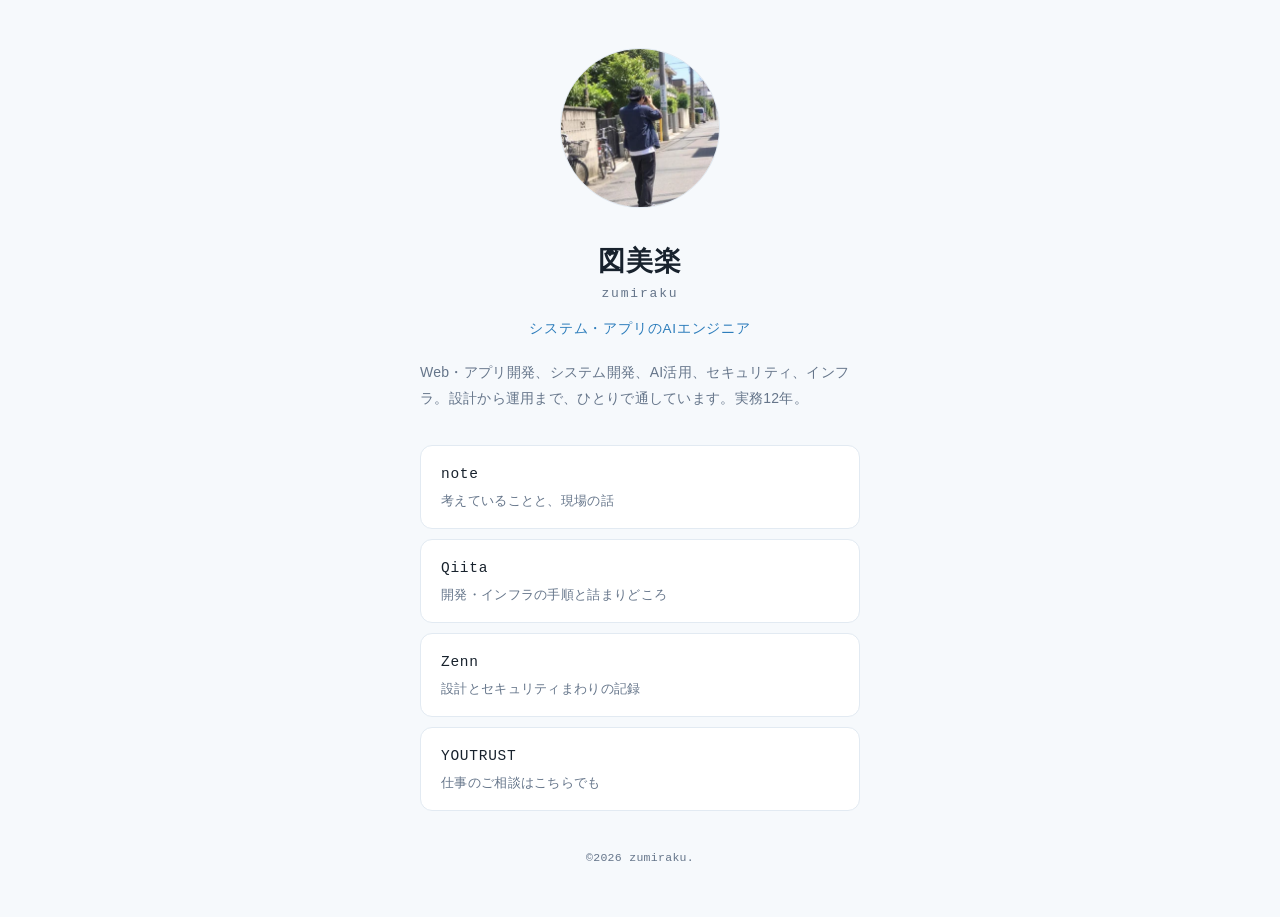
==== commit 499c8dc2: "サイトへのリンクを外す" ====
--- a/index.html
+++ b/index.html
@@ -17,7 +17,7 @@
 <link rel="icon" href="assets/favicon.svg" type="image/svg+xml">
 <link rel="stylesheet" href="assets/style.css">
 <script type="application/ld+json">
-{"@context":"https://schema.org","@type":"Person","name":"図美楽","alternateName":"zumiraku","url":"https://zumiraku.github.io/","image":"https://zumiraku.github.io/assets/avatar.webp","jobTitle":"AIエンジニア","sameAs":["https://blacknyaa-site.vercel.app/","https://note.com/zumiraku","https://qiita.com/zumiraku","https://zenn.dev/zumiraku","https://youtrust.jp/users/zumiraku","https://github.com/zumiraku"]}
+{"@context":"https://schema.org","@type":"Person","name":"図美楽","alternateName":"zumiraku","url":"https://zumiraku.github.io/","image":"https://zumiraku.github.io/assets/avatar.webp","jobTitle":"AIエンジニア","sameAs":["https://note.com/zumiraku","https://qiita.com/zumiraku","https://zenn.dev/zumiraku","https://youtrust.jp/users/zumiraku","https://github.com/zumiraku"]}
 </script>
 </head>
 <body>
@@ -33,9 +33,6 @@
   <p class="bio">Web・アプリ開発、システム開発、AI活用、セキュリティ、インフラ。設計から運用まで、ひとりで通しています。実務12年。</p>
 
   <nav class="links" aria-label="リンク">
-    <a href="https://blacknyaa-site.vercel.app/" target="_blank" rel="noopener">
-      <span class="links__n">Website</span><span class="links__t">仕事の内容と実績</span>
-    </a>
     <a href="https://note.com/zumiraku" target="_blank" rel="noopener">
       <span class="links__n">note</span><span class="links__t">考えていることと、現場の話</span>
     </a>
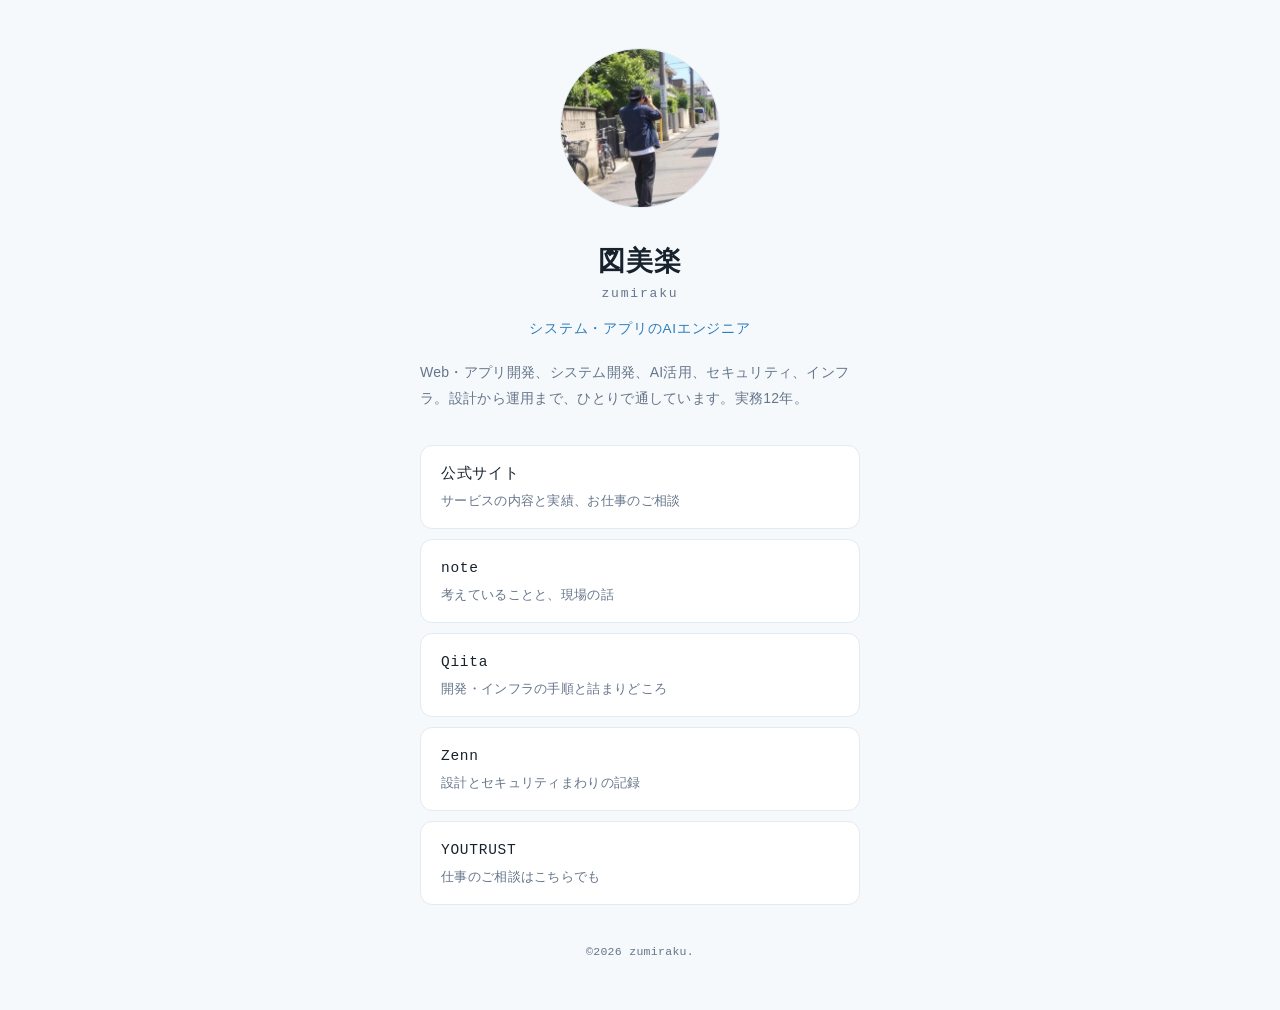
==== commit 7e4998a5: "プロフィールページに公式サイトへのリンクを追加する" ====
--- a/index.html
+++ b/index.html
@@ -1,55 +1,58 @@
-<!doctype html>
-<html lang="ja">
-<head>
-<meta charset="utf-8">
-<meta name="viewport" content="width=device-width, initial-scale=1">
-<title>図美楽（zumiraku）</title>
-<meta name="description" content="図美楽（ずみらく）。システム・アプリのAIエンジニア。Web・アプリ開発、システム開発、AI活用、セキュリティ、インフラを設計から運用まで。">
-<link rel="canonical" href="https://zumiraku.github.io/">
-<meta property="og:type" content="website">
-<meta property="og:url" content="https://zumiraku.github.io/">
-<meta property="og:title" content="図美楽（zumiraku）">
-<meta property="og:description" content="システム・アプリのAIエンジニア。作る・守る・動かすを、ひとりで通しています。">
-<meta property="og:image" content="https://zumiraku.github.io/assets/ogp.png">
-<meta property="og:locale" content="ja_JP">
-<meta name="twitter:card" content="summary_large_image">
-<meta name="theme-color" content="#0f1419">
-<link rel="icon" href="assets/favicon.svg" type="image/svg+xml">
-<link rel="stylesheet" href="assets/style.css">
-<script type="application/ld+json">
-{"@context":"https://schema.org","@type":"Person","name":"図美楽","alternateName":"zumiraku","url":"https://zumiraku.github.io/","image":"https://zumiraku.github.io/assets/avatar.webp","jobTitle":"AIエンジニア","sameAs":["https://note.com/zumiraku","https://qiita.com/zumiraku","https://zenn.dev/zumiraku","https://youtrust.jp/users/zumiraku","https://github.com/zumiraku"]}
-</script>
-</head>
-<body>
-
-<main class="card">
-
-  <img class="avatar" src="assets/avatar.webp" width="160" height="160" alt="図美楽のプロフィール画像" fetchpriority="high">
-
-  <h1 class="name">図美楽<span class="name__en">zumiraku</span></h1>
-
-  <p class="role">システム・アプリのAIエンジニア</p>
-
-  <p class="bio">Web・アプリ開発、システム開発、AI活用、セキュリティ、インフラ。設計から運用まで、ひとりで通しています。実務12年。</p>
-
-  <nav class="links" aria-label="リンク">
-    <a href="https://note.com/zumiraku" target="_blank" rel="noopener">
-      <span class="links__n">note</span><span class="links__t">考えていることと、現場の話</span>
+<!doctype html>
+<html lang="ja">
+<head>
+<meta charset="utf-8">
+<meta name="viewport" content="width=device-width, initial-scale=1">
+<title>図美楽（zumiraku）</title>
+<meta name="description" content="図美楽（ずみらく）。システム・アプリのAIエンジニア。Web・アプリ開発、システム開発、AI活用、セキュリティ、インフラを設計から運用まで。">
+<link rel="canonical" href="https://zumiraku.github.io/">
+<meta property="og:type" content="website">
+<meta property="og:url" content="https://zumiraku.github.io/">
+<meta property="og:title" content="図美楽（zumiraku）">
+<meta property="og:description" content="システム・アプリのAIエンジニア。作る・守る・動かすを、ひとりで通しています。">
+<meta property="og:image" content="https://zumiraku.github.io/assets/ogp.png">
+<meta property="og:locale" content="ja_JP">
+<meta name="twitter:card" content="summary_large_image">
+<meta name="theme-color" content="#0f1419">
+<link rel="icon" href="assets/favicon.svg" type="image/svg+xml">
+<link rel="stylesheet" href="assets/style.css">
+<script type="application/ld+json">
+{"@context":"https://schema.org","@type":"Person","name":"図美楽","alternateName":"zumiraku","url":"https://zumiraku.github.io/","image":"https://zumiraku.github.io/assets/avatar.webp","jobTitle":"AIエンジニア","sameAs":["https://zumiraku.com/","https://note.com/zumiraku","https://qiita.com/zumiraku","https://zenn.dev/zumiraku","https://youtrust.jp/users/zumiraku","https://github.com/zumiraku"]}
+</script>
+</head>
+<body>
+
+<main class="card">
+
+  <img class="avatar" src="assets/avatar.webp" width="160" height="160" alt="図美楽のプロフィール画像" fetchpriority="high">
+
+  <h1 class="name">図美楽<span class="name__en">zumiraku</span></h1>
+
+  <p class="role">システム・アプリのAIエンジニア</p>
+
+  <p class="bio">Web・アプリ開発、システム開発、AI活用、セキュリティ、インフラ。設計から運用まで、ひとりで通しています。実務12年。</p>
+
+  <nav class="links" aria-label="リンク">
+    <a href="https://zumiraku.com/" target="_blank" rel="noopener">
+      <span class="links__n">公式サイト</span><span class="links__t">サービスの内容と実績、お仕事のご相談</span>
     </a>
-    <a href="https://qiita.com/zumiraku" target="_blank" rel="noopener">
-      <span class="links__n">Qiita</span><span class="links__t">開発・インフラの手順と詰まりどころ</span>
-    </a>
-    <a href="https://zenn.dev/zumiraku" target="_blank" rel="noopener">
-      <span class="links__n">Zenn</span><span class="links__t">設計とセキュリティまわりの記録</span>
-    </a>
-    <a href="https://youtrust.jp/users/zumiraku" target="_blank" rel="noopener">
-      <span class="links__n">YOUTRUST</span><span class="links__t">仕事のご相談はこちらでも</span>
-    </a>
-  </nav>
-
-  <p class="foot">&copy;2026 zumiraku.</p>
-
-</main>
-
-</body>
-</html>
+    <a href="https://note.com/zumiraku" target="_blank" rel="noopener">
+      <span class="links__n">note</span><span class="links__t">考えていることと、現場の話</span>
+    </a>
+    <a href="https://qiita.com/zumiraku" target="_blank" rel="noopener">
+      <span class="links__n">Qiita</span><span class="links__t">開発・インフラの手順と詰まりどころ</span>
+    </a>
+    <a href="https://zenn.dev/zumiraku" target="_blank" rel="noopener">
+      <span class="links__n">Zenn</span><span class="links__t">設計とセキュリティまわりの記録</span>
+    </a>
+    <a href="https://youtrust.jp/users/zumiraku" target="_blank" rel="noopener">
+      <span class="links__n">YOUTRUST</span><span class="links__t">仕事のご相談はこちらでも</span>
+    </a>
+  </nav>
+
+  <p class="foot">&copy;2026 zumiraku.</p>
+
+</main>
+
+</body>
+</html>
